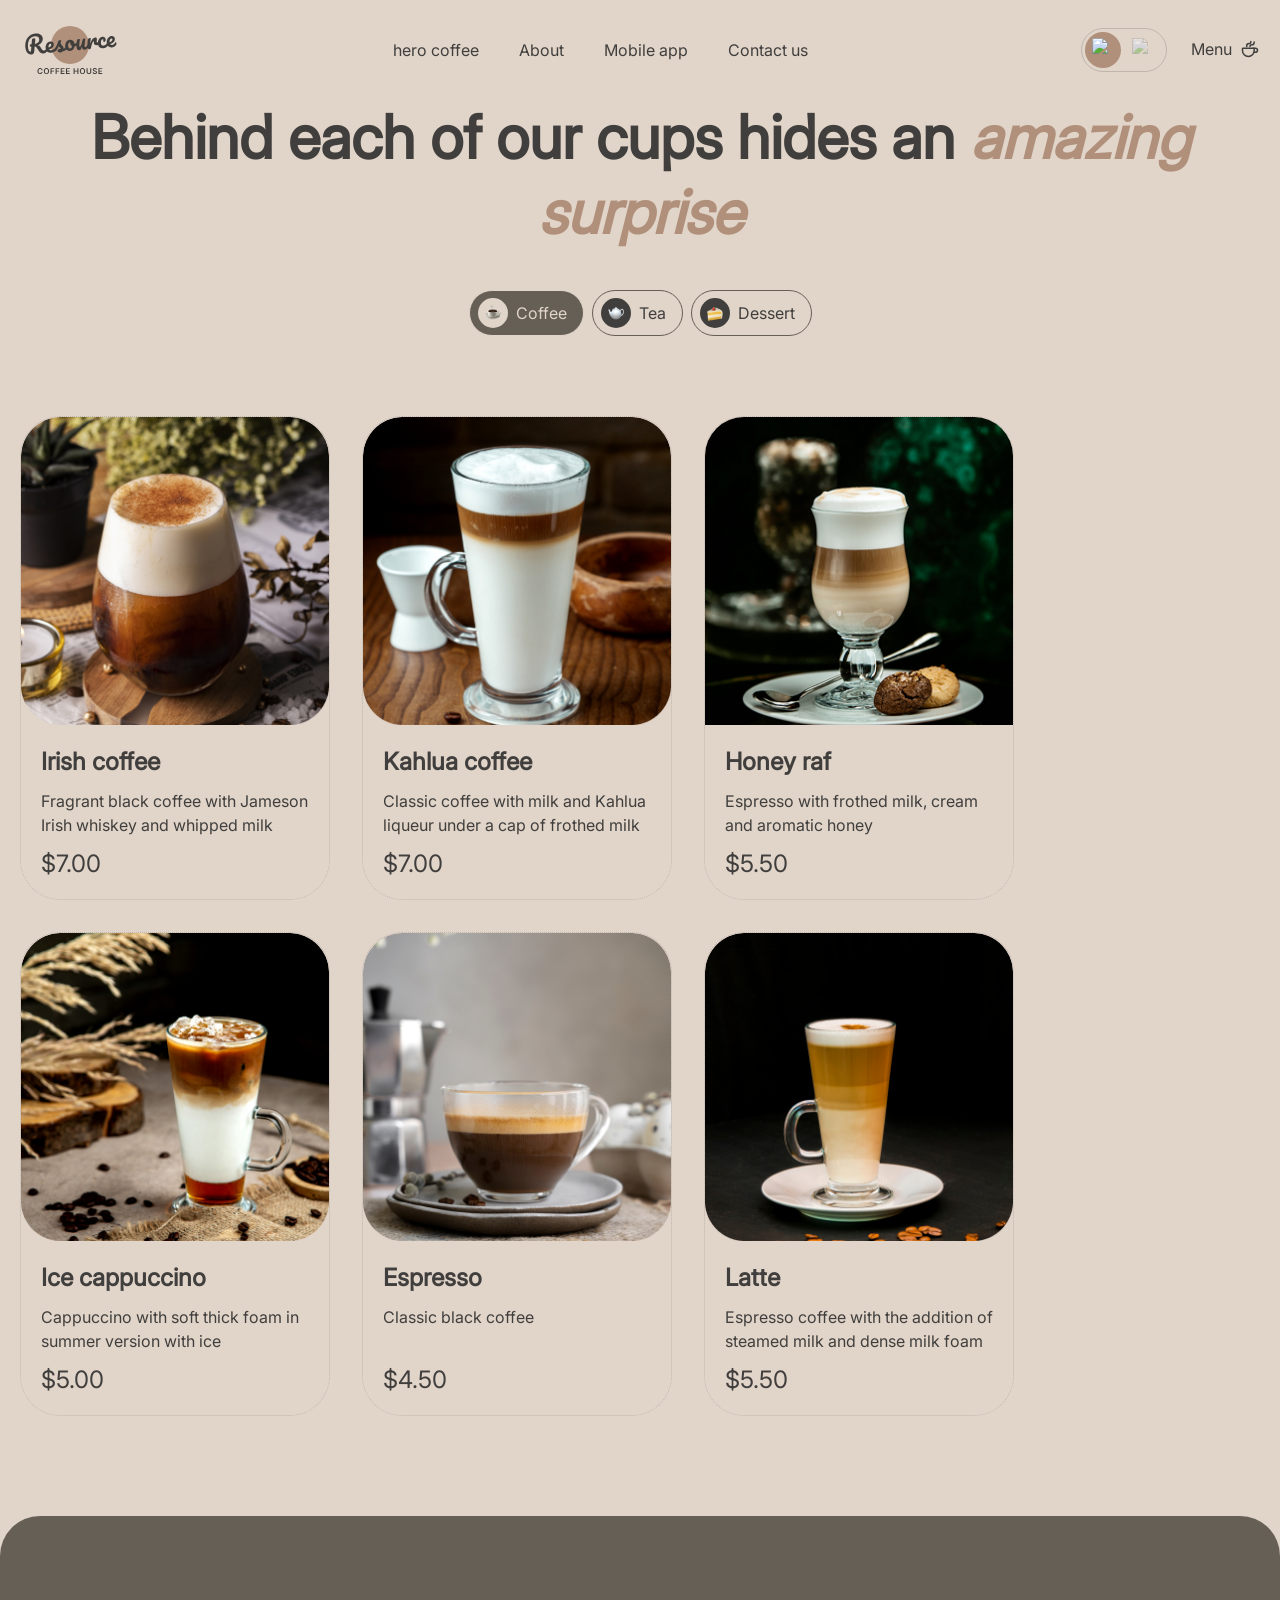
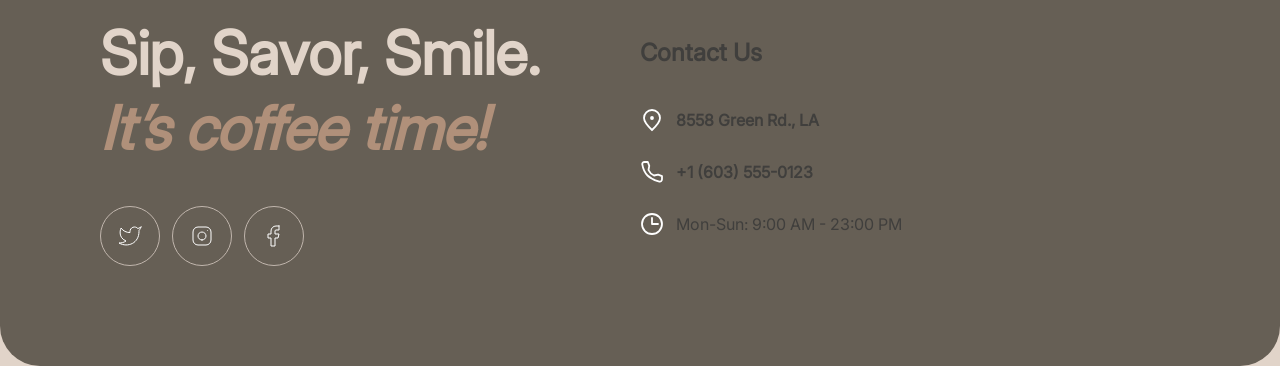
==== menu.html @ 878a4a6f "feat: add menu page" ====
<!DOCTYPE html>
<html lang="en">

<head>
    <meta charset="UTF-8">
    <meta name="viewport" content="width=device-width, initial-scale=1.0">
    <title>Menu</title>
    <link rel="stylesheet" href="style.css">

</head>

<body>
    <header>
        <div class="wrapper">

            <a href="index.html">
                <img src="./images//logo.svg" alt="Coffee House logo">
            </a>
            <nav>
                <ul>
                    <li><a href="#hero-coffee">hero coffee</a></li>
                    <li><a href="#about">About</a></li>
                    <li><a href="#mobile-app">Mobile app</a></li>
                    <li><a href="#contact">Contact us</a></li>
                </ul>
            </nav>
            <div class="menu">
                <div class="theme-toggle" id="theme-toggle">

                    <div class="theme-toggle__ball"></div>

                    <button class="theme-toggle__btn" id="btn-light" aria-label="Светлая тема">
                        <img src="./images/sun.svg" alt="sun" class="theme-toggle__icon theme-toggle__icon--sun">
                    </button>

                    <button class="theme-toggle__btn" id="btn-dark" aria-label="Тёмная тема">
                        <img src="./images/moon.svg" alt="moon" class="theme-toggle__icon theme-toggle__icon--moon">
                    </button>

                </div>
                <button class="menu__btn" aria-label="Открыть меню">
                    <span class="menu__btn-text">Menu <img src="./images/coffee-cup.svg" alt="coffee cup"></span>
                    <span class="menu__btn-icon"></span>
                </button>
            </div>
    </header>
    <main>
        <section class="menu">
            <div class="wrapper">
                <div class="offer">
                    <h2>Behind each of our cups hides an <span>amazing surprise</span></h2>
                    <div class="offer-tabs">
                        <button class="offer-tab offer-tab--active" data-tab="coffee">
                            <span class="offer-tab__icon">
                                <img src="./images/menu-coffee.png" alt="Coffee Icon">
                            </span>
                            <span class="offer-tab__text">Coffee</span>
                        </button>

                        <button class="offer-tab" data-tab="tea">
                            <span class="offer-tab__icon">
                                <img src="./images/menu-tea.png" alt="Tea Icon">
                            </span>
                            <span class="offer-tab__text">Tea</span>
                        </button>

                        <button class="offer-tab" data-tab="dessert">
                            <span class="offer-tab__icon">
                                <img src="./images/menu-dessert.png" alt="Dessert Icon">
                            </span>
                            <span class="offer-tab__text">Dessert</span>
                        </button>
                    </div>
                </div>
                <div class="menu-list">
                    <div class="menu-list__item">
                        <div class="menu-list__item-img">
                            <img src="./images/irish.png" alt="coffee">
                        </div>
                        <div class="menu-list__item-info">
                            <h3 class="menu-list__item-title">Irish coffee</h3>
                            <p class="menu-list__item-text">Fragrant black coffee with Jameson Irish whiskey and
                                whipped milk</p>
                            <p class="menu-list__item-price">$7.00</p>
                        </div>
                    </div>
                    <div class="menu-list__item">
                        <div class="menu-list__item-img">
                            <img src="./images/kahlua.png" alt="coffee">
                        </div>
                        <div class="menu-list__item-info">
                            <h3 class="menu-list__item-title">Kahlua coffee</h3>
                            <p class="menu-list__item-text">Classic coffee with milk and Kahlua liqueur under a cap
                                of frothed milk</p>
                            <p class="menu-list__item-price">$7.00</p>
                        </div>
                    </div>
                    <div class="menu-list__item">
                        <div class="menu-list__item-img">
                            <img src="./images/honey.png" alt="coffee">
                        </div>
                        <div class="menu-list__item-info">
                            <h3 class="menu-list__item-title">Honey raf</h3>
                            <p class="menu-list__item-text">Espresso with frothed milk, cream and aromatic honey</p>
                            <p class="menu-list__item-price">$5.50</p>
                        </div>
                    </div>

                    <div class="menu-list__item">
                        <div class="menu-list__item-img">
                            <img src="./images/ice.png" alt="coffee">
                        </div>
                        <div class="menu-list__item-info">
                            <h3 class="menu-list__item-title">Ice cappuccino</h3>
                            <p class="menu-list__item-text">Cappuccino with soft thick foam in summer version with
                                ice</p>
                            <p class="menu-list__item-price">$5.00</p>
                        </div>
                    </div>
                    <div class="menu-list__item">
                        <div class="menu-list__item-img">
                            <img src="./images/espresso.png" alt="coffee">
                        </div>
                        <div class="menu-list__item-info">
                            <h3 class="menu-list__item-title">Espresso</h3>
                            <p class="menu-list__item-text">Classic black coffee</p>
                            <p class="menu-list__item-price">$4.50</p>
                        </div>
                    </div>
                    <div class="menu-list__item">
                        <div class="menu-list__item-img">
                            <img src="./images/latte.png" alt="coffee">
                        </div>
                        <div class="menu-list__item-info">
                            <h3 class="menu-list__item-title">Latte</h3>
                            <p class="menu-list__item-text">Espresso coffee with the addition of steamed milk and
                                dense milk foam</p>
                            <p class="menu-list__item-price">$5.50</p>
                        </div>
                    </div>
                    <div class="menu-list__item">
                        <div class="menu-list__item-img">
                            <img src="./images/macchiato.png" alt="coffee">
                        </div>
                        <div class="menu-list__item-info">
                            <h3 class="menu-list__item-title">Latte macchiato</h3>
                            <p class="menu-list__item-text">Espresso with frothed milk and chocolate</p>
                            <p class="menu-list__item-price">$5.50</p>
                        </div>
                    </div>
                    <div class="menu-list__item">
                        <div class="menu-list__item-img">
                            <img src="./images/cognac.png" alt="coffee">
                        </div>
                        <div class="menu-list__item-info">
                            <h3 class="menu-list__item-title">Coffee with cognac</h3>
                            <p class="menu-list__item-text">Fragrant black coffee with cognac and whipped cream</p>
                            <p class="menu-list__item-price">$6.50</p>
                        </div>
                    </div>
                </div>
            </div>
        </section>
    </main>
    <footer class="footer" id="contact">
        <div class="wrapper">
            <div class="footer__content">
                <h2>Sip, Savor, Smile.<br><span>It’s coffee time!</span></h2>

                <div class="footer__socials">
                    <a href="https://twitter.com" target="_blank" rel="noopener noreferrer" class="social-link"
                        aria-label="Twitter">
                        <img src="./images/twitter.svg" alt="Twitter">
                    </a>
                    <a href="https://instagram.com" target="_blank" rel="noopener noreferrer" class="social-link"
                        aria-label="Instagram">
                        <img src="./images/instagram.svg" alt="Instagram">
                    </a>
                    <a href="https://facebook.com" target="_blank" rel="noopener noreferrer" class="social-link"
                        aria-label="Facebook">
                        <img src="./images/facebook.svg" alt="Facebook">
                    </a>
                </div>
            </div>

            <div class="footer-contacts">
                <h3>Contact Us</h3>
                <div class="footer-contacts__items">
                    <div class="footer-contacts__item">
                        <img src="./images/pin-alt.svg" alt="location">
                        <a href="https://www.google.com/maps" target="_blank" rel="noopener noreferrer">8558 Green Rd.,
                            LA</a>
                    </div>
                    <div class="footer-contacts__item">
                        <img src="./images/phone.svg" alt="phone">
                        <a href="tel:+1(603)555-0123">+1 (603) 555-0123</a>
                    </div>
                    <div class="footer-contacts__item">
                        <img src="./images/clock.svg" alt="clock">
                        <p>Mon-Sun: 9:00 AM - 23:00 PM</p>
                    </div>
                </div>
            </div>
        </div>
    </footer>
    <script src="script.js"></script>
</body>

</html>
---- style.css ----
@font-face {
    font-family: "Inter";
    src: url("./fonts/Inter.ttf") format("truetype");
    font-weight: normal;
    font-style: normal;
    letter-spacing: 0;
}

:root {
    /* Цвета для светлой темы */
    --text-color-primary: #403F3D;
    --text-color-inverse: #E1D4C9;
    --text-color-accent: #B0907A;
    
    --bg-color-page: #E1D4C9;
    --bg-color-container: #665F55;
    --bg-color-overlay: #403F3D;
    
    --border-color-primary: #C1B6AD;
    --border-color-inverse: #665F55;

    /* Типографика (не зависит от темы) */
    --font-heading1: 600 72px/105% "Inter", sans-serif;
    --font-heading-accent: italic 600 72px/105% "Inter", sans-serif;
    --font-heading2: 600 60px/125% "Inter", sans-serif;
    --font-heading2-accent: italic 600 60px/125% "Inter", sans-serif;
    --font-heading3: 400 16px/150% "Inter", sans-serif;
    --font-medium: 400 16px/150% "Inter", sans-serif;
    --font-caption: 600 10px/140% "Inter", sans-serif;

    /* Плавный переход при смене темы */
    --theme-transition: background-color 0.3s ease, color 0.3s ease, border-color 0.3s ease;
}

[data-theme="dark"] {
    --text-color-primary: #E1D4C9;
    --text-color-inverse: #403F3D;
    --text-color-accent: #B0907A;
    
    --bg-color-page: #292826;
    --bg-color-container: #403F3D;
    --bg-color-overlay: #292826;
    
    --border-color-primary: #665F55;
    --border-color-inverse: #C1B6AD;
}

*,
*::before,
*::after {
  box-sizing: border-box;
  margin: 0;
  padding: 0;
}

html, body {
  height: 100%;
  scroll-behavior: smooth;
}
@media (prefers-reduced-motion: reduce) {
  html {
    scroll-behavior: auto;
  }
}
body {
  background-color: var(--bg-color-page);
  color: var(--text-color-primary);
  font-family: "Inter", sans-serif;
  line-height: 1.5;
  transition: var(--theme-transition);
  -webkit-font-smoothing: antialiased;
  -moz-osx-font-smoothing: grayscale;
}

img, picture, video, canvas, svg {
  display: block;
  max-width: 100%;
}

input, button, textarea, select {
  font: inherit;
  color: inherit;
}

button {
  background: none;
  border: none;
  cursor: pointer;
}

a {
  text-decoration: none;
  color: inherit;
}

ul, ol {
  list-style: none;
}

a, button {
  font-size: 16px;
  font-weight: 600;
  line-height: 150%;
}
address {
  font-style: normal;
}
.wrapper {
  max-width: 1360px;
  height: 100%;
  margin: 0 auto;
  padding: 0 20px;
  display: flex;
  justify-content: space-between;
  align-items: center;
}

/* header ------------- */
header {
  width: 100%;
  height: 100px;
  padding: 20px 0;
}

header .wrapper {
  display: flex;
  align-items: center;
  justify-content: space-between;
}

/* 1. Логотип в тёмной теме */
[data-theme="dark"] header .wrapper > img {
  filter: invert(1) hue-rotate(180deg);
  transition: filter 0.3s ease;
}

header nav ul {
  display: flex;
  gap: 40px;
  align-items: center;
}

header nav ul li a {
  text-decoration: none;
  color: var(--text-color-primary);
  font: var(--font-heading3);
  transition: color 0.3s ease;
}

header nav ul li:hover {
  border-bottom: 2px solid var(--text-color-primary);
}

.menu {
  display: flex;
  gap: 24px;
  align-items: center;
}

/* Переключатель-капсула темы */
.theme-toggle {
  position: relative;
  display: flex;
  align-items: center;
  justify-content: space-around;
  width: 86px;
  height: 44px;
  padding: 2px;
  border: 1px solid var(--border-color-primary);
  border-radius: 100px;
  cursor: pointer;
  user-select: none;
}

.theme-toggle__btn,
.theme-toggle__icon {
  pointer-events: none;
  background: transparent;
  border: none;
  display: flex;
  align-items: center;
  justify-content: center;
  z-index: 2;
}

.theme-toggle__ball {
  position: absolute;
  top: 3px;
  left: 3px;
  width: 36px;
  height: 36px;
  border-radius: 50%;
  background-color: var(--text-color-accent);
  transition: transform 0.3s cubic-bezier(0.4, 0, 0.2, 1);
  z-index: 1;
}

[data-theme="dark"] .theme-toggle__ball {
  transform: translateX(41px);
}

.theme-toggle__icon {
  width: 24px;
  height: 24px;
  opacity: 0.4;
  transition: opacity 0.3s ease, filter 0.3s ease;
}

:root:not([data-theme="dark"]) #btn-light .theme-toggle__icon {
  opacity: 1;
}

[data-theme="dark"] #btn-dark .theme-toggle__icon {
  opacity: 1;
  filter: invert(1);
}

[data-theme="dark"] #btn-light .theme-toggle__icon {
  opacity: 0.4;
}

/* 2. Кнопка Menu (Десктоп) */
.menu__btn {
  display: inline-flex;
  align-items: center;
  gap: 8px; 
  cursor: pointer;
  background: transparent;
  border: none;
  border-bottom: 2px solid transparent;
  transition: border-color 0.3s ease, color 0.3s ease; 
  padding: 4px 0;
  color: var(--text-color-primary);
  font: var(--font-heading3);
}

.menu__btn:hover {
  border-bottom-color: var(--text-color-primary);
}

.menu__btn-text {
  display: inline-flex;
  align-items: center;
  gap: 8px;
}

.menu__btn-text img {
  width: 20px;
  height: 20px;
  transition: filter 0.3s ease;
}

[data-theme="dark"] .menu__btn-text img {
  filter: invert(1);
}

.menu__btn-icon {
  display: none;
}

@media (max-width: 850px) {
  header nav {
    display: none;
  }

  .menu__btn {
    display: flex;
    align-items: center;
    justify-content: center;
    width: 44px;
    height: 44px;
    border-radius: 50%;
    border: 1px solid var(--border-color-primary);
    padding: 0;
    background-color: transparent;
    transition: background-color 0.3s ease, border-color 0.3s ease;
  }

  .menu__btn-text {
    display: none;
  }

  .menu__btn-icon {
    display: block;
    position: relative;
    width: 18px;
    height: 2px;
    background-color: var(--text-color-primary);
    border-radius: 2px;
    transition: transform 0.3s ease, background-color 0.3s ease;
  }

  .menu__btn-icon::before {
    content: '';
    position: absolute;
    left: 0;
    top: -6px;
    width: 18px;
    height: 2px;
    background-color: var(--text-color-primary);
    border-radius: 2px;
    transition: transform 0.3s ease, top 0.3s ease, background-color 0.3s ease;
  }

  .menu__btn:hover {
    background-color: var(--bg-color-container);
    border-color: var(--bg-color-container);
  }

  .menu__btn:hover .menu__btn-icon,
  .menu__btn:hover .menu__btn-icon::before {
    background-color: var(--text-color-inverse);
  }
}
/* hero-coffee ------------ */
.hero-coffee {
  height: 644px;
}

.hero-coffee .wrapper {
  height: 100%;
}

/* Контейнер с фоновым изображением */
.hero-coffee__img {
  height: 100%;
  width: 100%;
  background-image: url('./images/img-hero.png');
  background-size: cover;
  background-position: center;
  border-radius: 40px;
  padding: 100px;
  display: flex;
  align-items: center;
}

.hero-wrapper {
  max-width: 530px;
  display: flex;
  flex-direction: column;
  align-items: flex-start;
  gap: 40px;
}

.hero-coffee__title {
  font: var(--font-heading1);
  color: #E1D4C9;
}

.hero-coffee__title span {
  font: var(--font-heading-accent);
  color: #B0907A;
}

.hero-coffee__text {
  font: var(--font-heading3);
  color: #E1D4C9;
}

.hero-coffee__btn {
  width: 200px;
  height: 65px;
  border-radius: 100px;
  display: flex;
  align-items: center;
  justify-content: center;
  gap: 8px;
  background-color: var(--bg-color-page);
  color: var(--text-color-primary);
  font: var(--font-heading3);
  font-weight: 600;
  border: none;
  cursor: pointer;
  transition: background-color 0.3s ease, color 0.3s ease;
}

.hero-coffee__btn img {
  width: 20px;
  height: 20px;
  opacity: 0;
  transform: translateX(-10px);
  transition: opacity 0.3s ease, transform 0.3s ease, filter 0.3s ease;
}

.hero-coffee__btn:hover img {
  opacity: 1;
  transform: translateX(0);
}

[data-theme="dark"] .hero-coffee__btn img {
  filter: invert(1);
}
@media (max-width: 730px) {
  .hero-coffee__img {
    padding: 60px 16px;
  }

  .hero-wrapper {
    max-width: 100%;
  }

  .hero-coffee__title,
  .hero-coffee__title span {
    font-size: 42px;
    line-height: 115%;
  }
}
/* favorite-coffee ------------ */
.favorite-coffee {
  height: 799px;
  margin: 100px 0 100px 0;
}
.favorite-coffee .wrapper {
  display: flex;
  flex-direction: column;
  justify-content: left;
  gap: 20px;
}
.favorite-coffee h2 {
  font: var(--font-heading2);
  color: var(--text-color-primary);
  margin: 0 auto;
  text-align: center;
}
.favorite-coffee h2 span {
  font: var(--font-heading2-accent);
  color: var(--text-color-accent);
}
.slider {
  width: 100%;
  display: flex;
  justify-content: space-between;
  align-items: center;
}
.slider__btn {
  width: 60px;
  height: 60px;
  border: 1px solid var(--border-color-inverse);
  border-radius: 100px;
  cursor: pointer;
}
.slider__btn img {
  width: 24px;
  height: 24px;
  margin: 0 auto;
}
.slider__btn:hover {
 background-color: var(--bg-color-container);
}
.slider__btn:hover img {
  filter: invert(1);
}
[data-theme="dark"] .slider__btn img {
  filter: invert(1);
}
.slider__btn--prev {
  transform: rotate(180deg);
}

.slider-card {
  display: flex;
  flex-direction: column;
  justify-content: center;
  align-items: center;
  gap: 32px;
  max-width: 480px;
  border-radius: 40px;
}
.slider-card__img {
  width: 400px;
  height: 400px;
  margin: 0 auto;
}
.slider-card__img img {
  width: 100%;
  height: 100%;
  object-fit: cover;
  border-radius: 40px;
}
.slider-card__title {
  font-weight: 600;
  font-size: 24px;
  line-height: 125%;
  color: var(--text-color-primary);
  margin: 0 auto;
}
.slider-card__text {
  font: var(--font-heading3);
  color: var(--text-color-primary);
  margin: 0 auto;
  text-align: center;
}
.slider-card__price {
   font-weight: 600;
  font-size: 24px;
  line-height: 125%;
  color: var(--text-color-primary);
  margin: 0 auto;
}
.slider-dots {
  display: flex;
  justify-content: center;
  margin-top: 20px;
  gap: 12px;
}
.slider-dots__dot {
  width: 40px;
  height: 4px;
  background-color: var(--border-color-primary);
  margin: 0 5px;
  cursor: pointer;
}
.slider-dots__dot--active {
  background-color: var(--border-color-inverse);
  cursor: default;
}
@media (max-width: 700px) {
  .favorite-coffee .wrapper {
    padding: 0 13px;
  }
  .favorite-coffee h2,
  .favorite-coffee h2 span {
    font-size: 32px;
    line-height: 125%;
  }
  .slider-card {
    margin: 0 auto;
    gap: 16px;
  }
  .slider-card__img {
    width: 348px;
    height: 348px;
  }
  .slider__btn {
    display: none;
  }
}
/* about ------------ */
.about {
  width: 100%;
  padding: 0 40px;
  box-sizing: border-box;
}

.about .wrapper {
  max-width: 1360px;
  margin: 0 auto;
  display: flex;
  flex-direction: column;
  gap: 40px;
  box-sizing: border-box;
}

.about h2 {
  font: var(--font-heading2);
  color: var(--text-color-primary);
}

.about h2 span {
  font: var(--font-heading2-accent);
  color: var(--text-color-accent);
}

.about-img {
  display: grid;
  grid-template-columns: repeat(2, 1fr);
  grid-template-areas:
    "img1 img2"
    "img3 img4";
  gap: 40px;
}

.about-img__item--1 { grid-area: img1; }
.about-img__item--2 { grid-area: img2; }
.about-img__item--3 { grid-area: img3; }
.about-img__item--4 { grid-area: img4; }

.about-img__item {
  width: 100%;
  border-radius: 20px;
  overflow: hidden;
}

.about-img__item img {
  width: 100%;
  height: 100%;
  object-fit: cover;
  display: block;
}

/* Задаем высоты карточек по макету Coffee House */
.about-img__item--1,
.about-img__item--4 {
  height: 590px;
}

.about-img__item--2,
.about-img__item--3 {
  height: 430px;
}
.about-img__item--4 {
  margin-top: -160px;
}

@media (max-width: 1024px) {
  .about {
    padding: 0 16px;
  }

  .about-img__item--1,
  .about-img__item--4 {
    height: 480px;
  }

  .about-img__item--2,
  .about-img__item--3 {
    height: 350px;
  }
  .about-img__item--4 {
    margin-top: -130px;
  }
}

@media (max-width: 768px) {
  .about-img {
    grid-template-columns: 1fr;
    grid-template-areas:
      "img1"
      "img2";
    gap: 40px;
  }

  .about-img__item--3,
  .about-img__item--4 {
    display: none;
  }

  .about-img__item--1,
  .about-img__item--2 {
    height: 590px;
  }
}

@media (max-width: 565px) {
  .about h2,
  .about h2 span {
    font-size: 32px;
    line-height: 125%;
  }

  .about-img__item--1,
  .about-img__item--2 {
    height: 360px;
  }
}
/* mobile-app ----------- */
.mobile-app {
  background-color: var(--bg-color-secondary);
}
.mobile-app .wrapper {
  display: flex;
  gap: 100px;
}
.mobile-app__information {
  max-width: 630px;
  display: flex;
  flex-direction: column;
  gap: 40px;
}
.mobile-app__title {
  font: var(--font-heading2);
  color: var(--text-color-primary);
}
.mobile-app__title span {
  font: var(--font-heading2-accent);
  color: var(--text-color-accent);
}
.mobile-app__text {
  font: var(--font-heading3);
  color: var(--text-color-primary);
}
.mobile-app__btns {
  display: flex;
  align-items: center;
  gap: 20px;
}
.mobile-app__btn {
  width: 200px;
  height: 64px;
  display: flex;
  align-items: center;
  gap: 8px;
  font: var(--font-heading3);
  color: var(--text-color-primary);
  text-decoration: none;
  border: 1px solid var(--border-color-primary);
  border-radius: 100px;
  padding-left: 20px;
}
.mobile-app__btn div {
  display: flex;
  flex-direction: column;
  align-items: flex-start;
}
.mobile-app__btn-span {
  font: var(--font-caption);
  color: var(--text-color-primary);
}
.mobile-app__btn-app {
  font: var(--font-medium);
  color: var(--text-color-primary);
}
.mobile-app__btn img {
  width: 32px;
  height: 32px;
}
.mobile-app__img {
  max-width: 630px;
  height: 630px;
}
@media (max-width:1100px) {
  .mobile-app .wrapper {
    flex-direction: column;
  }
}
@media (max-width:500px) {
  .mobile-app .wrapper {
    gap: 40px;
  }
.mobile-app__title,
.mobile-app__title span {
  font-size: 32px;
  line-height: 125%;
}
.mobile-app__btns {
  flex-direction: column;
  align-items: baseline;
}
}
/* footer ----------- */
footer {
  width: 100%;
  box-sizing: border-box;
}
footer .wrapper {
  max-width: 1360px;
  margin: 0 auto; 
  background-color: var(--bg-color-container);
  padding: 100px;
  border-radius: 40px;
  display: flex;
  justify-content: start;
  gap: 100px;
}

.footer__content {
  display: flex;
  flex-direction: column;
  gap: 40px;
  max-width: 100%;
}
.footer__content h2 {
  font: var(--font-heading2);
  color: var(--text-color-inverse);
}

.footer__content h2 span {
  font: var(--font-heading2-accent);
  color: var(--text-color-accent);
}

.footer__socials {
  display: flex;
  gap: 12px;
}

/* Социальные кнопки */
.social-link {
  display: flex;
  align-items: center;
  justify-content: center;
  width: 60px;
  height: 60px;
  border-radius: 50%;
  border: 1px solid var(--border-color-primary);
  background-color: transparent;
  transition: background-color 0.3s ease, border-color 0.3s ease;
}

.social-link img {
  width: 24px;
  height: 24px;
  filter: brightness(0) invert(1);
  transition: filter 0.3s ease;
}

.social-link:hover {
  background-color: var(--bg-color-page);
  border-color: var(--bg-color-page);
}

.social-link:hover img {
  filter: invert(1);
}

/* Блок контактов */
.footer-contacts {
  display: flex;
  flex-direction: column;
  gap: 40px;
}

.footer-contacts h3 {
  font-weight: 600;
  font-size: 24px;
  line-height: 125%;
  color: var(--text-color-inverse);
}

.footer-contacts__items {
  display: flex;
  flex-direction: column;
  gap: 20px;
}

.footer-contacts__item {
  display: flex;
  align-items: center;
  gap: 12px;
  font: var(--font-medium);
  color: var(--text-color-inverse);
  width: fit-content;
  padding-bottom: 6px;
  border-bottom: 2px solid transparent;
}
.footer-contacts__item a,
.footer-contacts__item p {
  color: var(--text-color-inverse);
  text-decoration: none;
  transition: border-color 0.3s ease;
}


.footer-contacts__item:hover {
  border-bottom-color: var(--text-color-inverse);
}

.footer-contacts__item img {
  width: 24px;
  height: 24px;
  filter: brightness(0) invert(1);
}
[data-theme="dark"]
.footer__content h2,
.footer-contacts h3,
.footer-contacts__item a,
.footer-contacts__item p {
  color: var(--text-color-primary);
}
@media (max-width: 830px) {
  footer .wrapper {
    flex-direction: column;
    padding: 100px 60px;
    gap: 100px;
    flex-flow: wrap;
  }
}

@media (max-width: 565px) {
  footer .wrapper {
    padding: 60px 16px;
    gap: 40px;
    border-radius: 40px;
  }

  .footer__content h2,
  .footer__content h2 span {
    font-size: 32px;
    line-height: 125%;
  }
}



/* menu page ------------- */
.menu .wrapper {
  display: flex;
  flex-direction: column;
  gap: 40px;
  padding-bottom: 100px;
}
.offer {
  display: flex;
  flex-direction: column;
  gap: 40px;
}
.offer h2 {
  font: var(--font-heading2);
  color: var(--text-color-primary);
  text-align: center;
}
.offer h2 span {
  font: var(--font-heading2-accent);
  color: var(--text-color-accent);
}

.offer-tabs {
  display: flex;
  gap: 8px;
  margin-bottom: 40px;
  justify-content: center;
}
.offer-tab {
  height: 46px;
  display: flex;
  align-items: center;
  gap: 8px;
  padding: 8px 16px 8px 8px;
  border: 1px solid var(--border-color-inverse);
  border-radius: 100px;
  cursor: pointer;
  transition: background-color 0.3s ease, border-color 0.3s ease;
}
@media (max-width: 565px) {
  .offer h2,
  .offer h2 span {
    font-size: 32px;
    line-height: 125%;
  }
  .offer-tab {
    padding: 7px 7px 7px 7px;
  }
}
.offer-tab--active {
  background-color: var(--bg-color-container);
  border-color: var(--bg-color-page);
}
.offer-tab:hover {
  background-color: var(--bg-color-container);
  border-color: var(--bg-color-page);
}
.offer-tab:hover .offer-tab__icon {
  background-color: var(--bg-color-page);
}
.offer-tab__icon {
  display: flex;
  align-items: center;
  justify-content: center;
  width: 30px;
  height: 30px;
  border-radius: 50%;
  background-color: var(--text-color-primary);
  transition: background-color 0.3s ease;
}
.offer-tab--active .offer-tab__icon {
  background-color: var(--bg-color-page);
}
.offer-tab__text {
  font: var(--font-medium);
  color: var(--text-color-primary);
  transition: color 0.3s ease;
}
.offer-tab--active .offer-tab__text {
  color: var(--text-color-inverse);
}

.menu-list {
  width: 100%;
display: flex;
  flex-wrap: wrap;
  gap: 40px;
}

.menu-list__item {
  flex: 0 0 calc((100% - 120px) / 4); 
  max-width: calc((100% - 120px) / 4);
  display: flex;
  flex-direction: column;
  border-radius: 40px;
  transition: background-color 0.3s ease;
  border: 1px dotted var(--border-color-primary);
  overflow: hidden;
}
.menu-list__item:hover {
  background-color: var(--bg-color-page);
}

.menu-list__item-img {
  width: 100%;
  height: 310px;
  object-fit: cover;
  border-radius: 40px;
}

.menu-list__item-info {
  display: flex;
  flex-direction: column;
  gap: 12px;
  padding: 20px;
  flex-grow: 1;
}

.menu-list__item-text {
  font: var(--font-medium);
  color: var(--text-color-primary);
  flex-grow: 1;
}

.menu-list__item-title,
.menu-list__item-price {
  font-size: 24px;
  line-height: 125%;
  color: var(--text-color-primary);
}
@media (max-width: 1400px) {
  .menu-list {
    gap: 32px;
  }

  .menu-list__item {
    flex: 0 0 calc((100% - 64px) / 3);
    max-width: 310px;
  }

  .menu-list__item:nth-child(n+7) {
    display: none;
  }
}

@media (max-width: 1100px) {
  .menu-list {
    gap: 24px;
  }

  .menu-list__item {
    flex: 0 0 calc((100% - 24px) / 2);
    max-width: 310px;
  }

  .menu-list__item:nth-child(n+5) {
    display: none;
  }
}

@media (max-width: 720px) {

  .menu-list__item {
    flex: 0 0 100%;
    max-width: 310px;
  }

  .menu-list__item:nth-child(n+3) {
    display: none;
  }
}
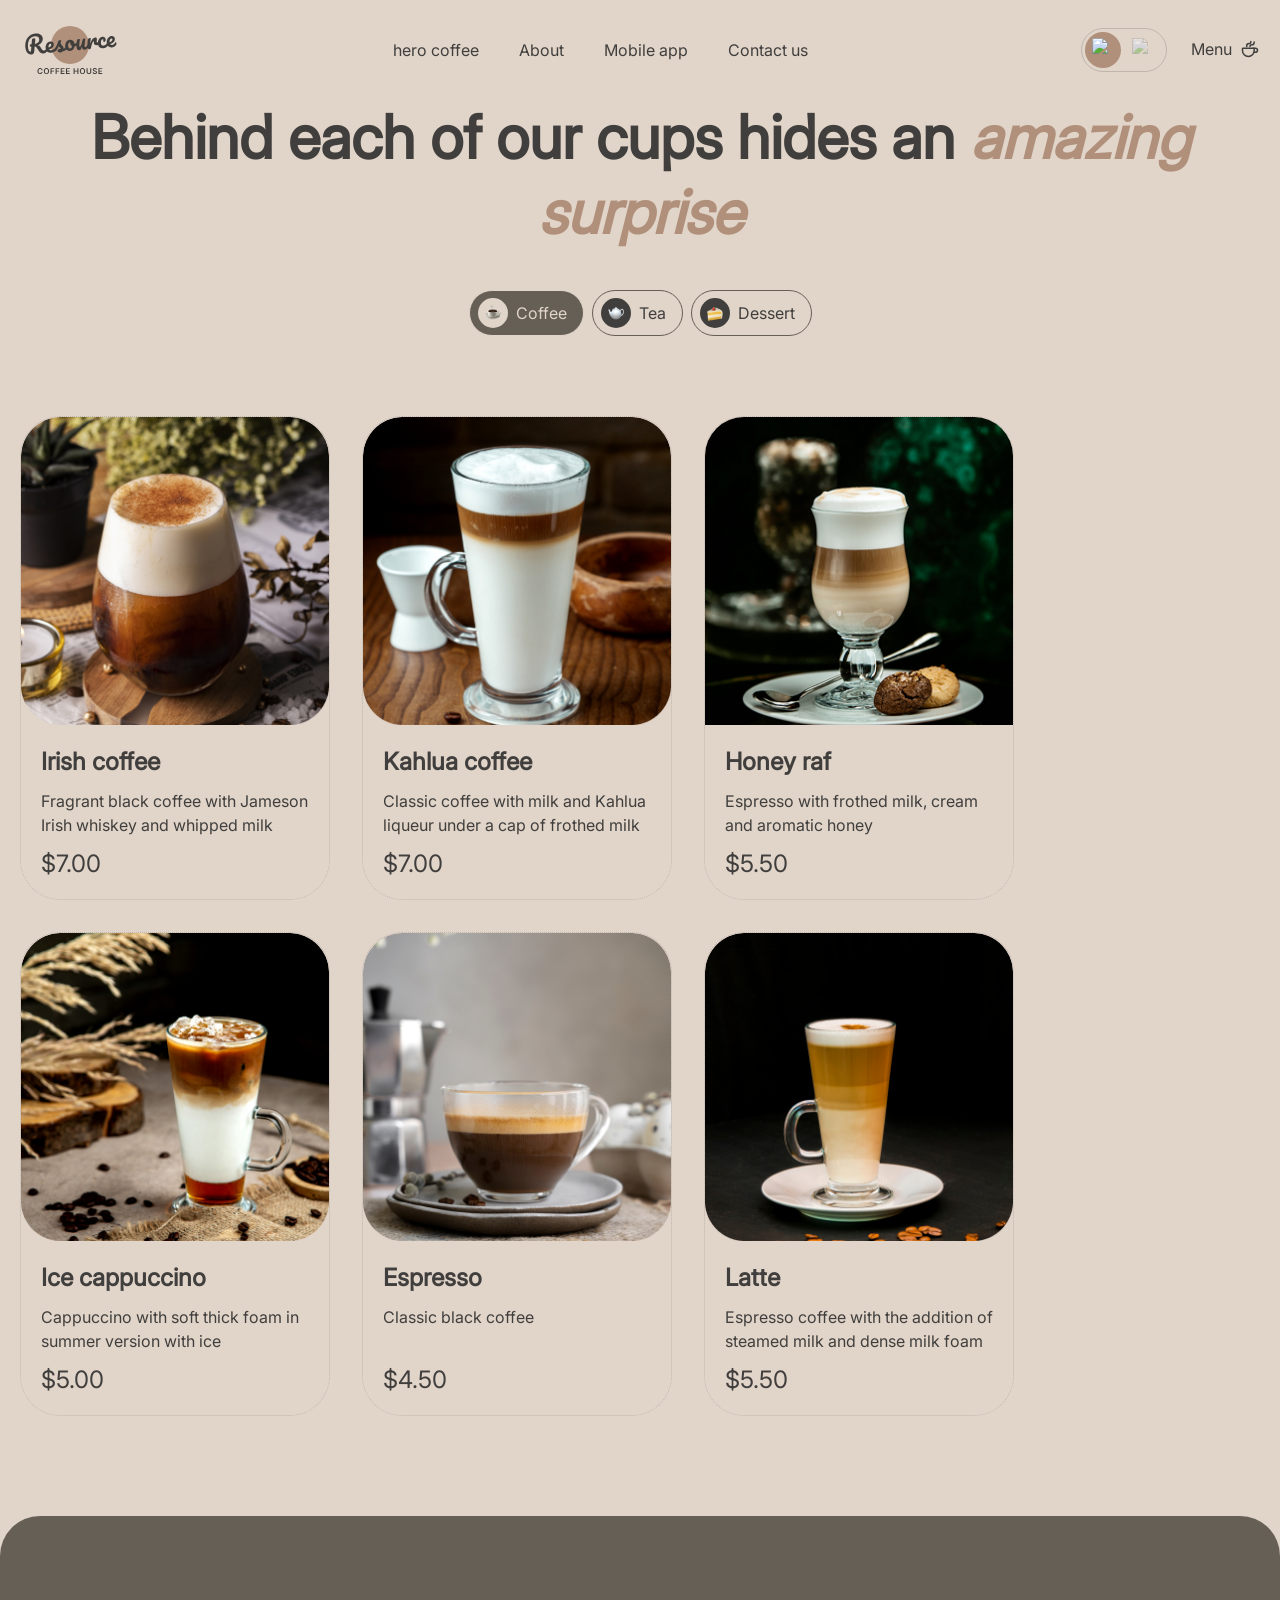
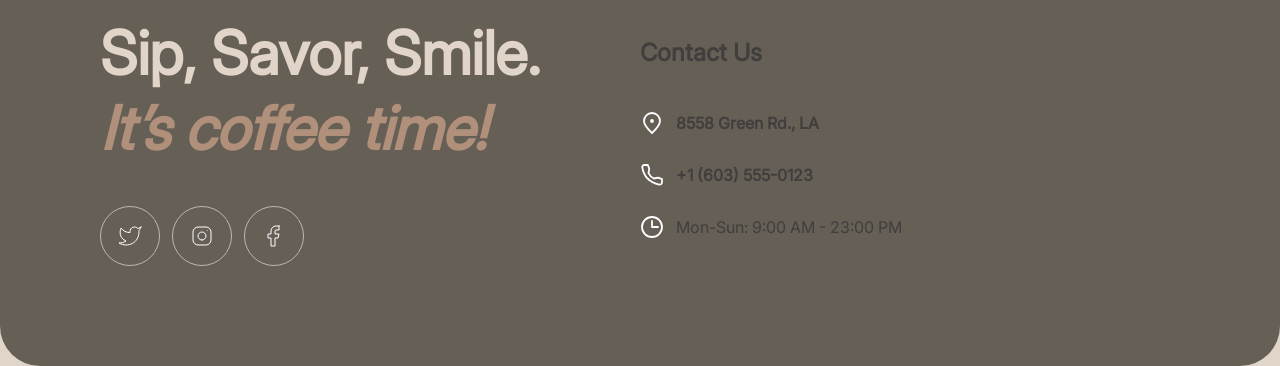
==== commit b4228bec: "feat: add menu page layout" ====
--- a/menu.html
+++ b/menu.html
@@ -43,12 +43,13 @@
                     <span class="menu__btn-icon"></span>
                 </button>
             </div>
+        </div>
     </header>
     <main>
         <section class="menu">
             <div class="wrapper">
                 <div class="offer">
-                    <h2>Behind each of our cups hides an <span>amazing surprise</span></h2>
+                    <h1>Behind each of our cups hides an <span>amazing surprise</span></h1>
                     <div class="offer-tabs">
                         <button class="offer-tab offer-tab--active" data-tab="coffee">
                             <span class="offer-tab__icon">
@@ -78,7 +79,7 @@
                             <img src="./images/irish.png" alt="coffee">
                         </div>
                         <div class="menu-list__item-info">
-                            <h3 class="menu-list__item-title">Irish coffee</h3>
+                            <h2 class="menu-list__item-title">Irish coffee</h2>
                             <p class="menu-list__item-text">Fragrant black coffee with Jameson Irish whiskey and
                                 whipped milk</p>
                             <p class="menu-list__item-price">$7.00</p>
@@ -89,7 +90,7 @@
                             <img src="./images/kahlua.png" alt="coffee">
                         </div>
                         <div class="menu-list__item-info">
-                            <h3 class="menu-list__item-title">Kahlua coffee</h3>
+                            <h2 class="menu-list__item-title">Kahlua coffee</h2>
                             <p class="menu-list__item-text">Classic coffee with milk and Kahlua liqueur under a cap
                                 of frothed milk</p>
                             <p class="menu-list__item-price">$7.00</p>
@@ -100,7 +101,7 @@
                             <img src="./images/honey.png" alt="coffee">
                         </div>
                         <div class="menu-list__item-info">
-                            <h3 class="menu-list__item-title">Honey raf</h3>
+                            <h2 class="menu-list__item-title">Honey raf</h2>
                             <p class="menu-list__item-text">Espresso with frothed milk, cream and aromatic honey</p>
                             <p class="menu-list__item-price">$5.50</p>
                         </div>
@@ -111,7 +112,7 @@
                             <img src="./images/ice.png" alt="coffee">
                         </div>
                         <div class="menu-list__item-info">
-                            <h3 class="menu-list__item-title">Ice cappuccino</h3>
+                            <h2 class="menu-list__item-title">Ice cappuccino</h2>
                             <p class="menu-list__item-text">Cappuccino with soft thick foam in summer version with
                                 ice</p>
                             <p class="menu-list__item-price">$5.00</p>
@@ -122,7 +123,7 @@
                             <img src="./images/espresso.png" alt="coffee">
                         </div>
                         <div class="menu-list__item-info">
-                            <h3 class="menu-list__item-title">Espresso</h3>
+                            <h2 class="menu-list__item-title">Espresso</h2>
                             <p class="menu-list__item-text">Classic black coffee</p>
                             <p class="menu-list__item-price">$4.50</p>
                         </div>
@@ -132,7 +133,7 @@
                             <img src="./images/latte.png" alt="coffee">
                         </div>
                         <div class="menu-list__item-info">
-                            <h3 class="menu-list__item-title">Latte</h3>
+                            <h2 class="menu-list__item-title">Latte</h2>
                             <p class="menu-list__item-text">Espresso coffee with the addition of steamed milk and
                                 dense milk foam</p>
                             <p class="menu-list__item-price">$5.50</p>
@@ -143,7 +144,7 @@
                             <img src="./images/macchiato.png" alt="coffee">
                         </div>
                         <div class="menu-list__item-info">
-                            <h3 class="menu-list__item-title">Latte macchiato</h3>
+                            <h2 class="menu-list__item-title">Latte macchiato</h2>
                             <p class="menu-list__item-text">Espresso with frothed milk and chocolate</p>
                             <p class="menu-list__item-price">$5.50</p>
                         </div>
@@ -153,7 +154,7 @@
                             <img src="./images/cognac.png" alt="coffee">
                         </div>
                         <div class="menu-list__item-info">
-                            <h3 class="menu-list__item-title">Coffee with cognac</h3>
+                            <h2 class="menu-list__item-title">Coffee with cognac</h2>
                             <p class="menu-list__item-text">Fragrant black coffee with cognac and whipped cream</p>
                             <p class="menu-list__item-price">$6.50</p>
                         </div>
@@ -184,7 +185,7 @@
             </div>
 
             <div class="footer-contacts">
-                <h3>Contact Us</h3>
+                <h2>Contact Us</h2>
                 <div class="footer-contacts__items">
                     <div class="footer-contacts__item">
                         <img src="./images/pin-alt.svg" alt="location">
--- a/style.css
+++ b/style.css
@@ -894,12 +894,12 @@
   flex-direction: column;
   gap: 40px;
 }
-.offer h2 {
+.offer h1 {
   font: var(--font-heading2);
   color: var(--text-color-primary);
   text-align: center;
 }
-.offer h2 span {
+.offer h1 span {
   font: var(--font-heading2-accent);
   color: var(--text-color-accent);
 }
@@ -922,8 +922,8 @@
   transition: background-color 0.3s ease, border-color 0.3s ease;
 }
 @media (max-width: 565px) {
-  .offer h2,
-  .offer h2 span {
+  .offer h1,
+  .offer h1 span {
     font-size: 32px;
     line-height: 125%;
   }
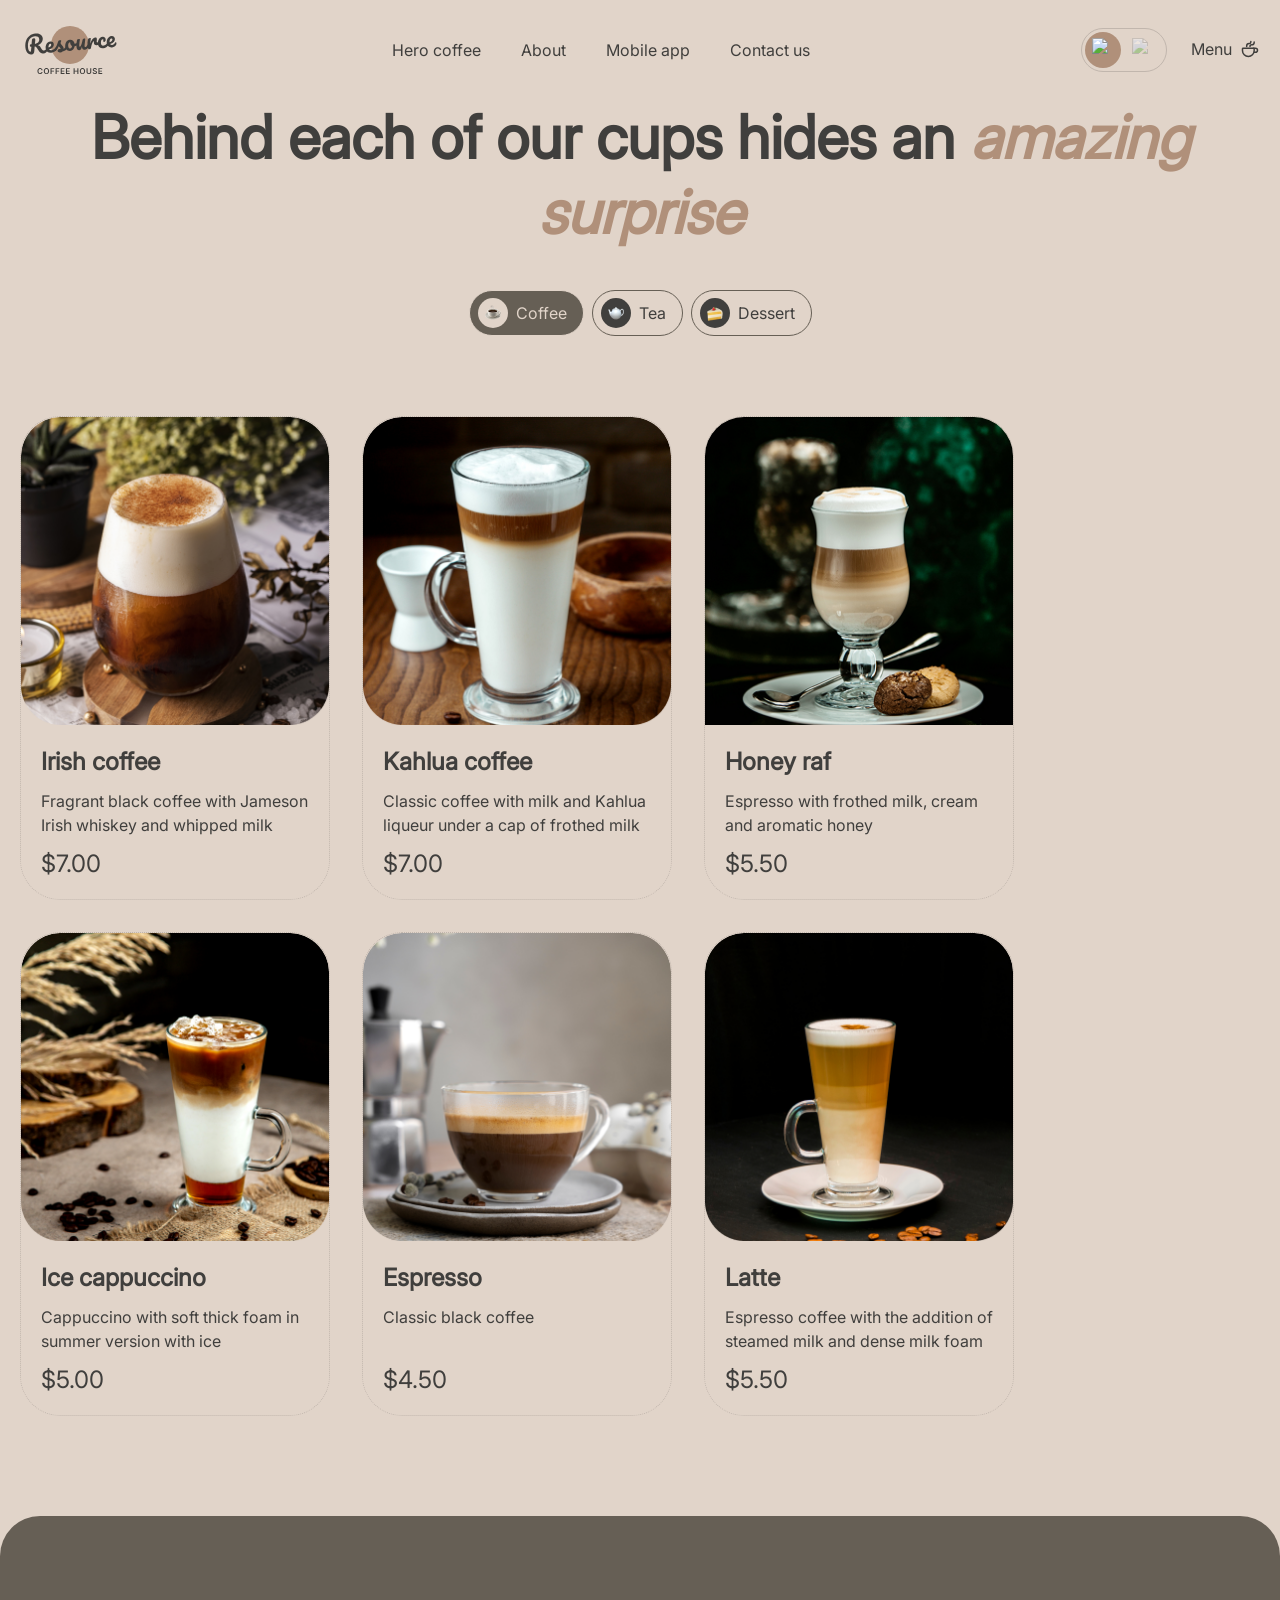
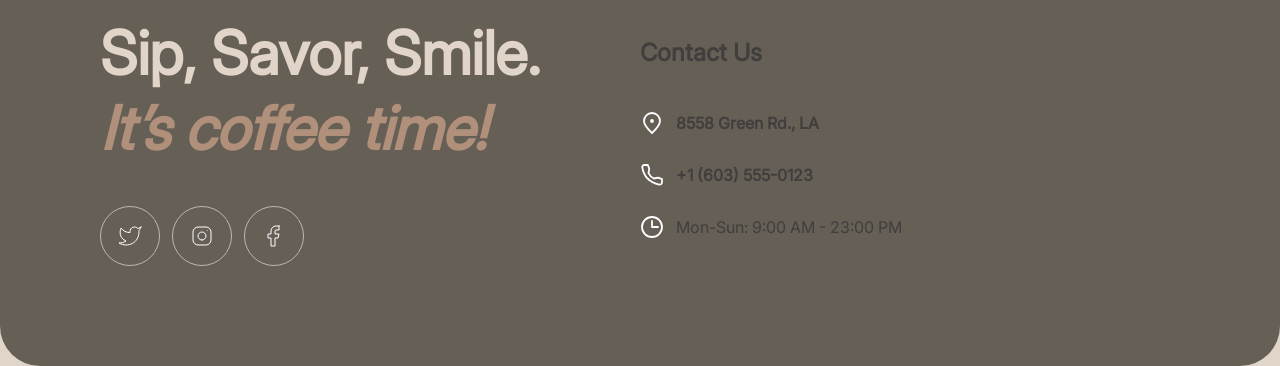
==== commit 20af3ff5: "feat: add favicon" ====
--- a/menu.html
+++ b/menu.html
@@ -4,6 +4,7 @@
 <head>
     <meta charset="UTF-8">
     <meta name="viewport" content="width=device-width, initial-scale=1.0">
+    <link rel="icon" href="./images/fav.svg" type="image/svg+xml">
     <title>Menu</title>
     <link rel="stylesheet" href="style.css">
 
@@ -18,7 +19,7 @@
             </a>
             <nav>
                 <ul>
-                    <li><a href="#hero-coffee">hero coffee</a></li>
+                    <li><a href="#hero-coffee">Hero coffee</a></li>
                     <li><a href="#about">About</a></li>
                     <li><a href="#mobile-app">Mobile app</a></li>
                     <li><a href="#contact">Contact us</a></li>
--- a/style.css
+++ b/style.css
@@ -601,7 +601,9 @@
 .about-img__item--4 {
   margin-top: -160px;
 }
-
+.about-img__item:hover {
+  transform: scale(1.01);
+}
 @media (max-width: 1024px) {
   .about {
     padding: 0 16px;
@@ -983,6 +985,7 @@
 }
 .menu-list__item:hover {
   background-color: var(--bg-color-page);
+  transform: scale(1.01);
 }
 
 .menu-list__item-img {
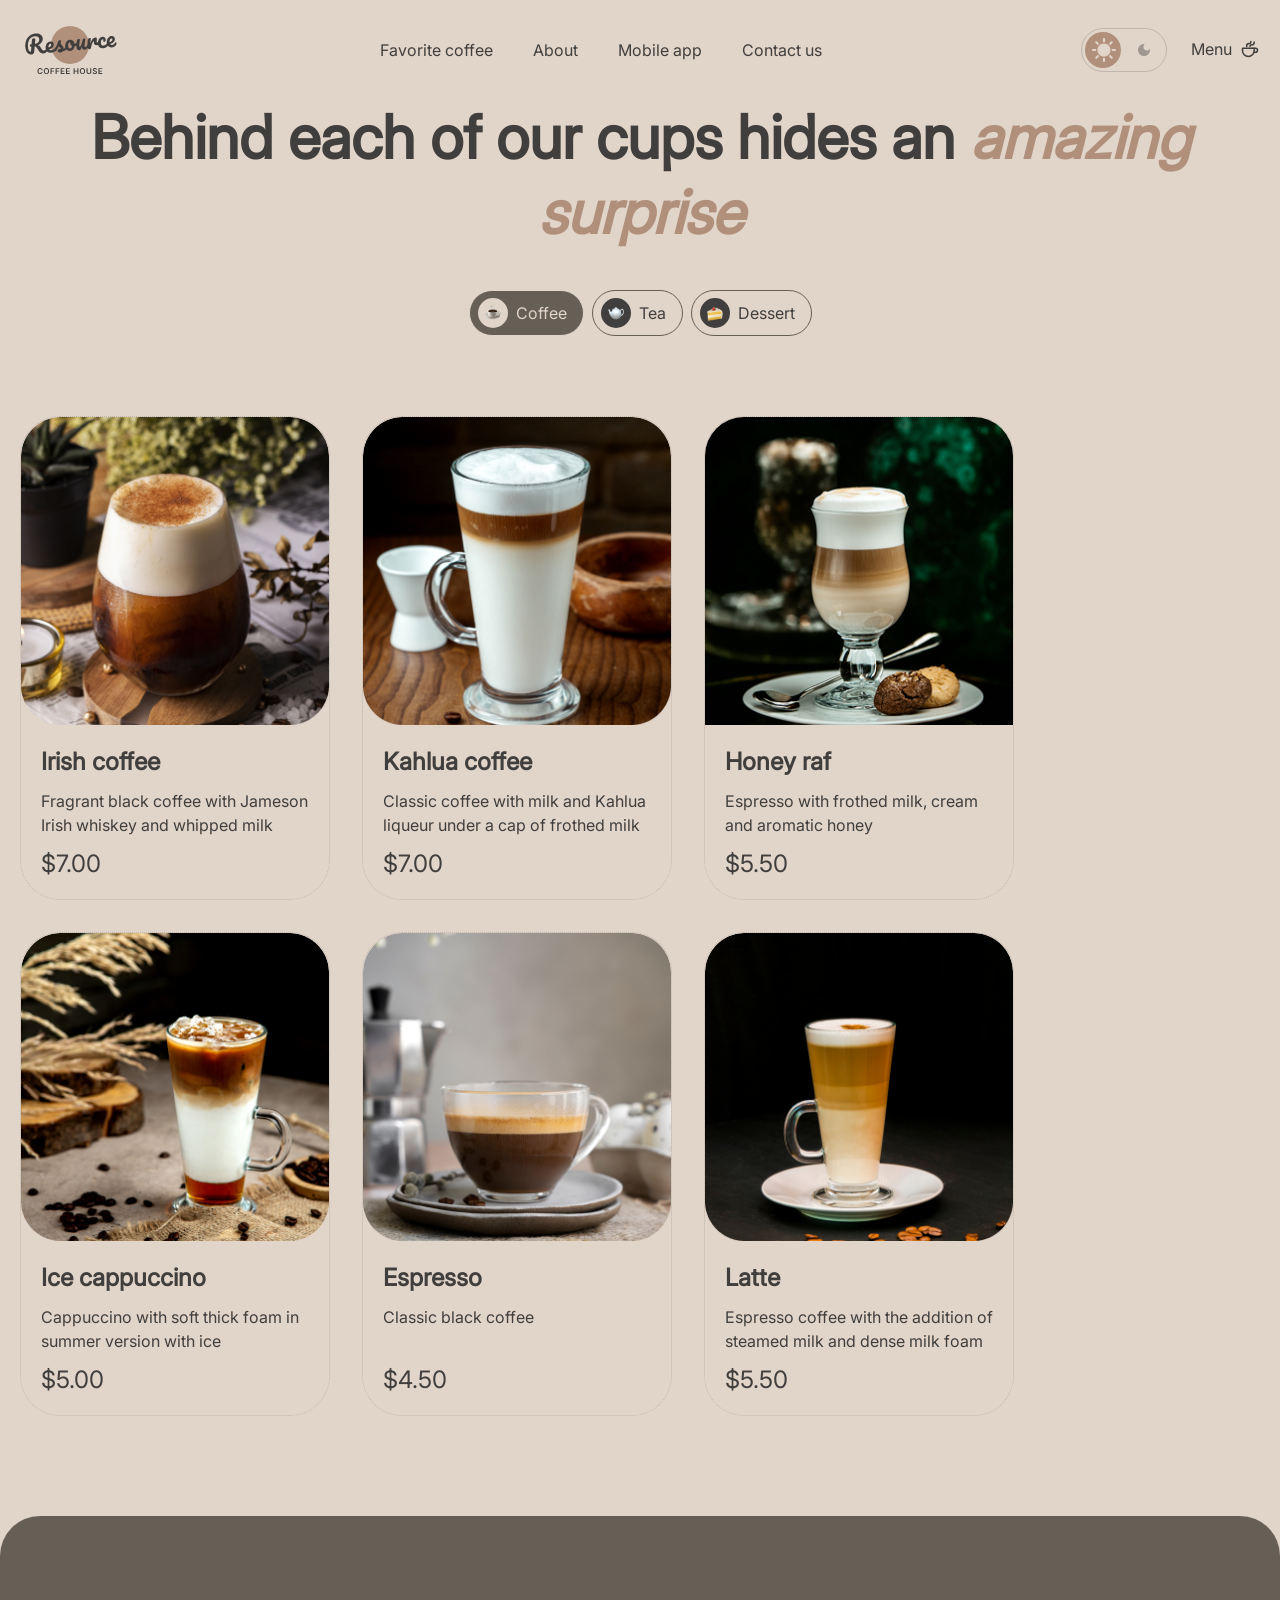
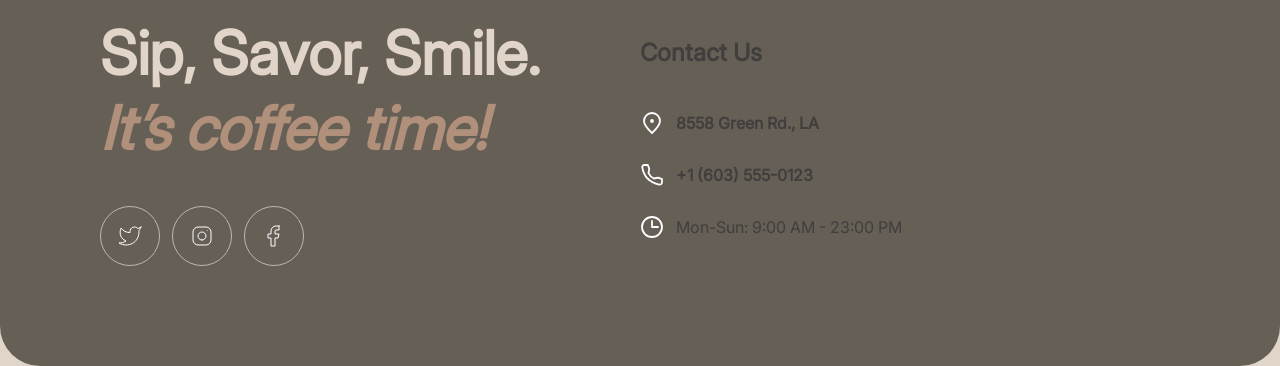
==== commit 81da4d23: "feat: add realise burger menu" ====
--- a/menu.html
+++ b/menu.html
@@ -14,36 +14,49 @@
     <header>
         <div class="wrapper">
 
-            <a href="index.html">
-                <img src="./images//logo.svg" alt="Coffee House logo">
+            <a href="./index.html" class="logo">
+                <img src="./images/logo.svg" alt="Coffee House logo">
             </a>
-            <nav>
+
+            <nav id="nav-menu">
                 <ul>
-                    <li><a href="#hero-coffee">Hero coffee</a></li>
-                    <li><a href="#about">About</a></li>
-                    <li><a href="#mobile-app">Mobile app</a></li>
-                    <li><a href="#contact">Contact us</a></li>
+                    <li><a href="./index.html#hero-coffee">Favorite coffee</a></li>
+                    <li><a href="./index.html#about">About</a></li>
+                    <li><a href="./index.html#mobile-app">Mobile app</a></li>
+                    <li><a href="./index.html#contact">Contact us</a></li>
                 </ul>
+
+                <a href="#" class="nav__menu-btn nav__menu-btn--active">
+                    Menu
+                    <img src="./images/coffee-cup.svg" alt="" aria-hidden="true">
+                </a>
             </nav>
+
             <div class="menu">
                 <div class="theme-toggle" id="theme-toggle">
-
                     <div class="theme-toggle__ball"></div>
-
-                    <button class="theme-toggle__btn" id="btn-light" aria-label="Светлая тема">
-                        <img src="./images/sun.svg" alt="sun" class="theme-toggle__icon theme-toggle__icon--sun">
+                    <button class="theme-toggle__btn" id="btn-light" aria-label="Светлая тема" type="button">
+                        <img src="./images/Sun.svg" alt="" class="theme-toggle__icon theme-toggle__icon--sun">
                     </button>
-
-                    <button class="theme-toggle__btn" id="btn-dark" aria-label="Тёмная тема">
-                        <img src="./images/moon.svg" alt="moon" class="theme-toggle__icon theme-toggle__icon--moon">
+                    <button class="theme-toggle__btn" id="btn-dark" aria-label="Тёмная тема" type="button">
+                        <img src="./images/Moon.svg" alt="" class="theme-toggle__icon theme-toggle__icon--moon">
                     </button>
-
-                </div>
-                <button class="menu__btn" aria-label="Открыть меню">
-                    <span class="menu__btn-text">Menu <img src="./images/coffee-cup.svg" alt="coffee cup"></span>
-                    <span class="menu__btn-icon"></span>
+                </div>
+
+                <button class="menu__btn menu__btn--menu-page" id="burger-btn" type="button" aria-label="Открыть меню"
+                    aria-expanded="false" aria-controls="nav-menu">
+                    <span class="menu__btn-text">
+                        Menu
+                        <img src="./images/coffee-cup.svg" alt="" aria-hidden="true">
+                    </span>
+
+                    <span class="menu__btn-icon" aria-hidden="true">
+                        <span></span>
+                        <span></span>
+                    </span>
                 </button>
             </div>
+
         </div>
     </header>
     <main>
--- a/style.css
+++ b/style.css
@@ -7,7 +7,6 @@
 }
 
 :root {
-    /* Цвета для светлой темы */
     --text-color-primary: #403F3D;
     --text-color-inverse: #E1D4C9;
     --text-color-accent: #B0907A;
@@ -19,7 +18,6 @@
     --border-color-primary: #C1B6AD;
     --border-color-inverse: #665F55;
 
-    /* Типографика (не зависит от темы) */
     --font-heading1: 600 72px/105% "Inter", sans-serif;
     --font-heading-accent: italic 600 72px/105% "Inter", sans-serif;
     --font-heading2: 600 60px/125% "Inter", sans-serif;
@@ -28,7 +26,6 @@
     --font-medium: 400 16px/150% "Inter", sans-serif;
     --font-caption: 600 10px/140% "Inter", sans-serif;
 
-    /* Плавный переход при смене темы */
     --theme-transition: background-color 0.3s ease, color 0.3s ease, border-color 0.3s ease;
 }
 
@@ -128,8 +125,7 @@
   justify-content: space-between;
 }
 
-/* 1. Логотип в тёмной теме */
-[data-theme="dark"] header .wrapper > img {
+[data-theme="dark"] header .logo img {
   filter: invert(1) hue-rotate(180deg);
   transition: filter 0.3s ease;
 }
@@ -156,8 +152,8 @@
   gap: 24px;
   align-items: center;
 }
-
-/* Переключатель-капсула темы */
+  /* THEME TOGGLE*/
+
 .theme-toggle {
   position: relative;
   display: flex;
@@ -172,26 +168,44 @@
   user-select: none;
 }
 
+.theme-toggle__btn {
+  position: relative;
+  z-index: 2;
+
+  display: flex;
+  align-items: center;
+  justify-content: center;
+
+  width: 36px;
+  height: 36px;
+
+  padding: 0;
+  border: none;
+  background: transparent;
+
+  cursor: pointer;
+}
+
 .theme-toggle__btn,
 .theme-toggle__icon {
   pointer-events: none;
-  background: transparent;
-  border: none;
-  display: flex;
-  align-items: center;
-  justify-content: center;
-  z-index: 2;
 }
 
 .theme-toggle__ball {
   position: absolute;
   top: 3px;
   left: 3px;
+
   width: 36px;
   height: 36px;
+
   border-radius: 50%;
   background-color: var(--text-color-accent);
-  transition: transform 0.3s cubic-bezier(0.4, 0, 0.2, 1);
+
+  transition:
+    transform 0.3s cubic-bezier(0.4, 0, 0.2, 1),
+    background-color 0.3s ease;
+
   z-index: 1;
 }
 
@@ -202,36 +216,55 @@
 .theme-toggle__icon {
   width: 24px;
   height: 24px;
+
   opacity: 0.4;
-  transition: opacity 0.3s ease, filter 0.3s ease;
-}
-
-:root:not([data-theme="dark"]) #btn-light .theme-toggle__icon {
+
+  transition:
+    opacity 0.3s ease,
+    filter 0.3s ease;
+}
+
+:root:not([data-theme="dark"])
+  #btn-light
+  .theme-toggle__icon {
   opacity: 1;
 }
 
-[data-theme="dark"] #btn-dark .theme-toggle__icon {
+[data-theme="dark"]
+  #btn-dark
+  .theme-toggle__icon {
   opacity: 1;
   filter: invert(1);
 }
 
-[data-theme="dark"] #btn-light .theme-toggle__icon {
+[data-theme="dark"]
+  #btn-light
+  .theme-toggle__icon {
   opacity: 0.4;
 }
 
-/* 2. Кнопка Menu (Десктоп) */
+   /* DESKTOP MENU BUTTON */
+
 .menu__btn {
   display: inline-flex;
   align-items: center;
-  gap: 8px; 
-  cursor: pointer;
+  justify-content: center;
+  gap: 8px;
+
+  padding: 4px 0;
+
+  color: var(--text-color-primary);
+  font: var(--font-heading3);
+
   background: transparent;
   border: none;
   border-bottom: 2px solid transparent;
-  transition: border-color 0.3s ease, color 0.3s ease; 
-  padding: 4px 0;
-  color: var(--text-color-primary);
-  font: var(--font-heading3);
+
+  cursor: pointer;
+
+  transition:
+    color 0.3s ease,
+    border-color 0.3s ease;
 }
 
 .menu__btn:hover {
@@ -247,59 +280,138 @@
 .menu__btn-text img {
   width: 20px;
   height: 20px;
+
   transition: filter 0.3s ease;
 }
-
+.menu__btn-text,
+.menu__btn-icon,
+.menu__btn-icon span {
+  pointer-events: none;
+}
 [data-theme="dark"] .menu__btn-text img {
   filter: invert(1);
 }
 
+/* Бургер скрыт на desktop */
 .menu__btn-icon {
   display: none;
 }
 
+  /* MOBILE MENU*/
+
+.nav__menu-btn {
+  display: none;
+}
+
 @media (max-width: 850px) {
+  header {
+    position: relative;
+    z-index: 1000;
+  }
+
   header nav {
-    display: none;
+    position: fixed;
+
+    top: 0;
+    left: 0;
+
+    width: 100%;
+    height: 100vh;
+    height: 100dvh;
+
+    display: flex;
+    flex-direction: column;
+    align-items: center;
+    justify-content: center;
+
+    padding: 100px 20px 40px;
+
+    background-color: var(--bg-color-page);
+
+    transform: translateY(-100%);
+    visibility: hidden;
+
+    transition:
+      transform 0.4s ease,
+      visibility 0s linear 0.4s;
+
+    z-index: 999;
+  }
+
+  header nav.nav--active {
+    transform: translateY(0);
+    visibility: visible;
+
+    transition:
+      transform 0.4s ease,
+      visibility 0s;
+  }
+
+  header nav ul {
+    display: flex;
+    flex-direction: column;
+    align-items: center;
+
+    gap: 40px;
+
+    margin: 0;
+    padding: 0;
+  }
+
+  header nav ul li a {
+    font-size: 32px;
+    line-height: 125%;
+    font-weight: 600;
+  }
+  .nav__menu-btn {
+    display: inline-flex;
+
+    align-items: center;
+    gap: 8px;
+
+    margin-top: 60px;
+
+    color: var(--text-color-primary);
+
+    font-size: 32px;
+    line-height: 125%;
+    font-weight: 600;
+
+    text-decoration: none;
+  }
+
+  .nav__menu-btn img {
+    width: 24px;
+    height: 24px;
+
+    transition: filter 0.3s ease;
+  }
+
+  [data-theme="dark"] .nav__menu-btn img {
+    filter: invert(1);
   }
 
   .menu__btn {
+    position: relative;
+    z-index: 1001;
+
     display: flex;
     align-items: center;
     justify-content: center;
+
     width: 44px;
     height: 44px;
+
+    padding: 0;
+
+    border: 1px solid var(--border-color-primary);
     border-radius: 50%;
-    border: 1px solid var(--border-color-primary);
-    padding: 0;
+
     background-color: transparent;
-    transition: background-color 0.3s ease, border-color 0.3s ease;
-  }
-
-  .menu__btn-text {
-    display: none;
-  }
-
-  .menu__btn-icon {
-    display: block;
-    position: relative;
-    width: 18px;
-    height: 2px;
-    background-color: var(--text-color-primary);
-    border-radius: 2px;
-    transition: transform 0.3s ease, background-color 0.3s ease;
-  }
-
-  .menu__btn-icon::before {
-    content: '';
-    position: absolute;
-    left: 0;
-    top: -6px;
-    width: 18px;
-    height: 2px;
-    background-color: var(--text-color-primary);
-    border-radius: 2px;
-    transition: transform 0.3s ease, top 0.3s ease, background-color 0.3s ease;
+
+    transition:
+      background-color 0.3s ease,
+      border-color 0.3s ease;
   }
 
   .menu__btn:hover {
@@ -307,9 +419,61 @@
     border-color: var(--bg-color-container);
   }
 
-  .menu__btn:hover .menu__btn-icon,
-  .menu__btn:hover .menu__btn-icon::before {
+  .menu__btn-text {
+    display: none;
+  }
+
+  .menu__btn-icon {
+    position: relative;
+
+    display: block;
+
+    width: 18px;
+    height: 14px;
+  }
+
+  .menu__btn-icon span {
+    position: absolute;
+    left: 0;
+
+    width: 18px;
+    height: 2px;
+
+    border-radius: 2px;
+
+    background-color: var(--text-color-primary);
+
+    transition:
+      transform 0.3s ease,
+      top 0.3s ease,
+      bottom 0.3s ease,
+      background-color 0.3s ease;
+  }
+
+  .menu__btn-icon span:first-child {
+    top: 2px;
+  }
+
+  .menu__btn-icon span:last-child {
+    bottom: 2px;
+  }
+
+  .menu__btn:hover .menu__btn-icon span {
     background-color: var(--text-color-inverse);
+  }
+
+  .menu__btn--active .menu__btn-icon span:first-child {
+    top: 6px;
+    transform: rotate(45deg);
+  }
+
+  .menu__btn--active .menu__btn-icon span:last-child {
+    top: 6px;
+    bottom: auto;
+    transform: rotate(-45deg);
+  }
+  body.no-scroll {
+    overflow: hidden;
   }
 }
 /* hero-coffee ------------ */
@@ -406,55 +570,18 @@
   }
 }
 /* favorite-coffee ------------ */
-.favorite-coffee {
-  height: 799px;
-  margin: 100px 0 100px 0;
-}
-.favorite-coffee .wrapper {
-  display: flex;
-  flex-direction: column;
-  justify-content: left;
-  gap: 20px;
-}
-.favorite-coffee h2 {
-  font: var(--font-heading2);
-  color: var(--text-color-primary);
+/* Контейнер маскирует вылезающие карточки */
+.slider-container {
+  width: 480px;
+  overflow: hidden;
   margin: 0 auto;
-  text-align: center;
-}
-.favorite-coffee h2 span {
-  font: var(--font-heading2-accent);
-  color: var(--text-color-accent);
-}
-.slider {
+}
+
+/* Трек выстраивает карточки в одну линию и плавно двигается */
+.slider-track {
+  display: flex;
+  transition: transform 0.5s cubic-bezier(0.25, 1, 0.5, 1);
   width: 100%;
-  display: flex;
-  justify-content: space-between;
-  align-items: center;
-}
-.slider__btn {
-  width: 60px;
-  height: 60px;
-  border: 1px solid var(--border-color-inverse);
-  border-radius: 100px;
-  cursor: pointer;
-}
-.slider__btn img {
-  width: 24px;
-  height: 24px;
-  margin: 0 auto;
-}
-.slider__btn:hover {
- background-color: var(--bg-color-container);
-}
-.slider__btn:hover img {
-  filter: invert(1);
-}
-[data-theme="dark"] .slider__btn img {
-  filter: invert(1);
-}
-.slider__btn--prev {
-  transform: rotate(180deg);
 }
 
 .slider-card {
@@ -463,76 +590,23 @@
   justify-content: center;
   align-items: center;
   gap: 32px;
+  min-width: 480px; /* Фиксируем ширину карточки под размер контейнера */
   max-width: 480px;
+  box-sizing: border-box;
+  flex-shrink: 0;   /* Запрещаем сжатие карточек */
   border-radius: 40px;
 }
-.slider-card__img {
-  width: 400px;
-  height: 400px;
-  margin: 0 auto;
-}
-.slider-card__img img {
-  width: 100%;
-  height: 100%;
-  object-fit: cover;
-  border-radius: 40px;
-}
-.slider-card__title {
-  font-weight: 600;
-  font-size: 24px;
-  line-height: 125%;
-  color: var(--text-color-primary);
-  margin: 0 auto;
-}
-.slider-card__text {
-  font: var(--font-heading3);
-  color: var(--text-color-primary);
-  margin: 0 auto;
-  text-align: center;
-}
-.slider-card__price {
-   font-weight: 600;
-  font-size: 24px;
-  line-height: 125%;
-  color: var(--text-color-primary);
-  margin: 0 auto;
-}
-.slider-dots {
-  display: flex;
-  justify-content: center;
-  margin-top: 20px;
-  gap: 12px;
-}
-.slider-dots__dot {
-  width: 40px;
-  height: 4px;
-  background-color: var(--border-color-primary);
-  margin: 0 5px;
-  cursor: pointer;
-}
-.slider-dots__dot--active {
-  background-color: var(--border-color-inverse);
-  cursor: default;
-}
+
+/* Изменения для адаптивности */
 @media (max-width: 700px) {
-  .favorite-coffee .wrapper {
-    padding: 0 13px;
-  }
-  .favorite-coffee h2,
-  .favorite-coffee h2 span {
-    font-size: 32px;
-    line-height: 125%;
-  }
+  .slider-container {
+    width: 100%;
+    max-width: 348px;
+  }
+
   .slider-card {
-    margin: 0 auto;
-    gap: 16px;
-  }
-  .slider-card__img {
-    width: 348px;
-    height: 348px;
-  }
-  .slider__btn {
-    display: none;
+    min-width: 100%;
+    max-width: 348px;
   }
 }
 /* about ------------ */
@@ -716,6 +790,10 @@
   width: 32px;
   height: 32px;
 }
+.mobile-app__btn:hover {
+  background-color: var(--bg-color-primary);
+  color: var(--text-color-secondary);
+}
 .mobile-app__img {
   max-width: 630px;
   height: 630px;
@@ -986,6 +1064,8 @@
 .menu-list__item:hover {
   background-color: var(--bg-color-page);
   transform: scale(1.01);
+  box-shadow: 0px 4px 4px rgba(0, 0, 0, 0.25);
+  cursor: pointer;
 }
 
 .menu-list__item-img {
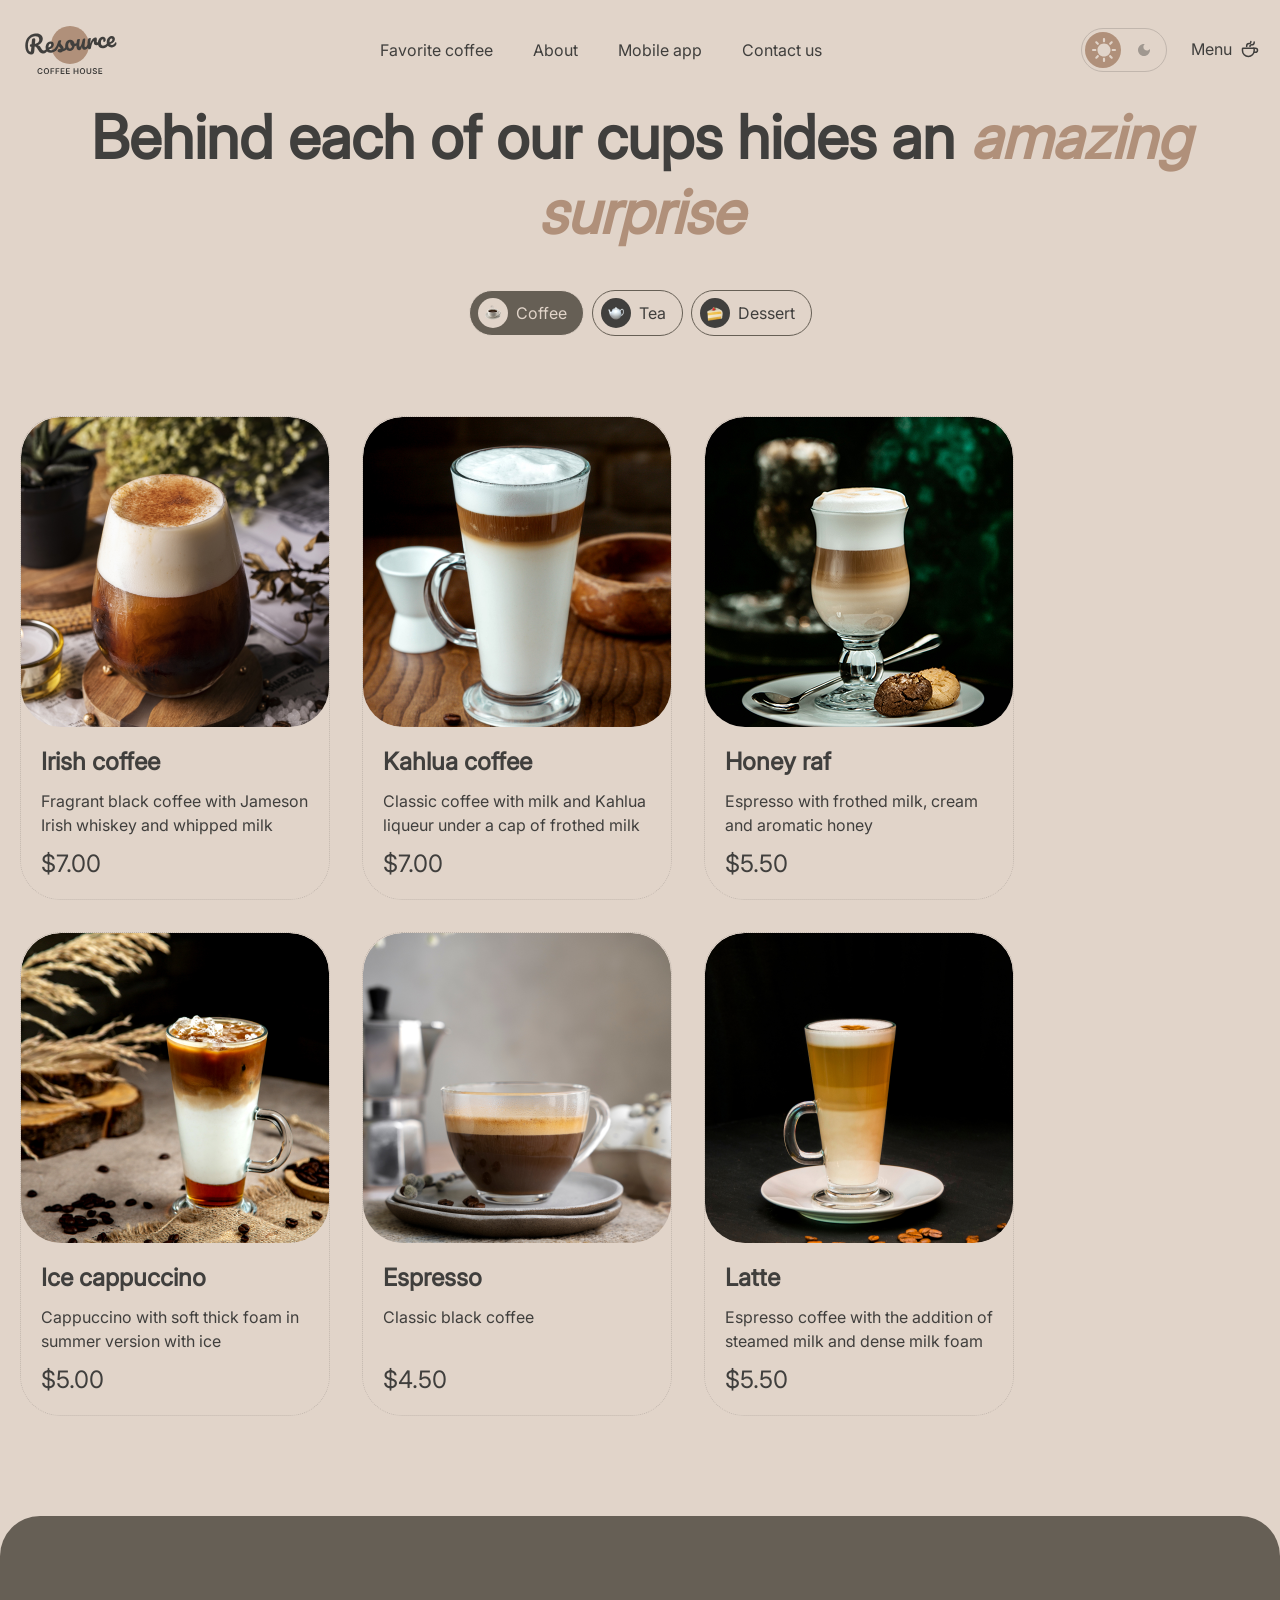
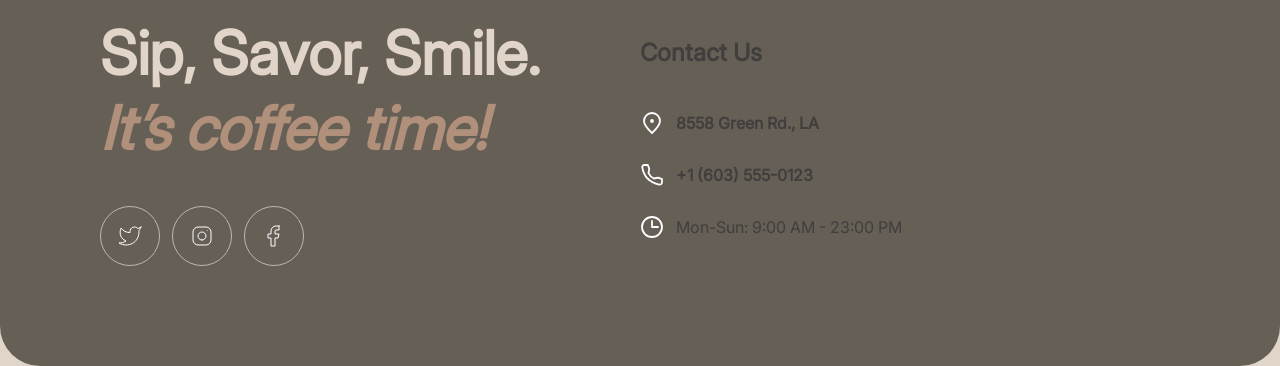
==== commit fe80636c: "feat: add product selection" ====
--- a/menu.html
+++ b/menu.html
@@ -87,8 +87,8 @@
                         </button>
                     </div>
                 </div>
-                <div class="menu-list">
-                    <div class="menu-list__item">
+                <div class="menu-list" id="menu-list">
+                    <!-- <div class="menu-list__item">
                         <div class="menu-list__item-img">
                             <img src="./images/irish.png" alt="coffee">
                         </div>
@@ -172,7 +172,7 @@
                             <p class="menu-list__item-text">Fragrant black coffee with cognac and whipped cream</p>
                             <p class="menu-list__item-price">$6.50</p>
                         </div>
-                    </div>
+                    </div> -->
                 </div>
             </div>
         </section>
--- a/style.css
+++ b/style.css
@@ -570,17 +570,66 @@
   }
 }
 /* favorite-coffee ------------ */
-/* Контейнер маскирует вылезающие карточки */
+.favorite-coffee {
+  max-height: 799px;
+  margin: 100px 0 100px 0;
+}
+.favorite-coffee .wrapper {
+  display: flex;
+  flex-direction: column;
+  justify-content: left;
+  gap: 20px;
+}
+.favorite-coffee h2 {
+  font: var(--font-heading2);
+  color: var(--text-color-primary);
+  margin: 0 auto;
+  text-align: center;
+}
+.favorite-coffee h2 span {
+  font: var(--font-heading2-accent);
+  color: var(--text-color-accent);
+}
+.slider {
+  width: 100%;
+  display: flex;
+  justify-content: space-between;
+  align-items: center;
+}
+.slider__btn {
+  width: 60px;
+  height: 60px;
+  border: 1px solid var(--border-color-inverse);
+  border-radius: 100px;
+  cursor: pointer;
+}
+.slider__btn img {
+  width: 24px;
+  height: 24px;
+  margin: 0 auto;
+}
+.slider__btn:hover {
+ background-color: var(--bg-color-container);
+}
+.slider__btn:hover img {
+  filter: invert(1);
+}
+[data-theme="dark"] .slider__btn img {
+  filter: invert(1);
+}
+.slider__btn--prev {
+  transform: rotate(180deg);
+}
 .slider-container {
-  width: 480px;
+  width: 100%;
+  max-width: 480px;
   overflow: hidden;
   margin: 0 auto;
 }
 
-/* Трек выстраивает карточки в одну линию и плавно двигается */
 .slider-track {
   display: flex;
-  transition: transform 0.5s cubic-bezier(0.25, 1, 0.5, 1);
+  transition: transform 1s cubic-bezier(0.25, 1, 0.5, 1);
   width: 100%;
 }
 
@@ -590,15 +639,68 @@
   justify-content: center;
   align-items: center;
   gap: 32px;
-  min-width: 480px; /* Фиксируем ширину карточки под размер контейнера */
-  max-width: 480px;
+  width: 100%;
+  min-width: 100%;
   box-sizing: border-box;
-  flex-shrink: 0;   /* Запрещаем сжатие карточек */
-  border-radius: 40px;
-}
-
-/* Изменения для адаптивности */
+  flex-shrink: 0;
+}
+.slider-dots {
+  display: flex;
+  justify-content: center;
+  gap: 12px;
+  margin-top: 40px;
+}
+
+.slider-dots__dot {
+  width: 40px;
+  height: 4px;
+  padding: 0;
+  border: none;
+  background-color: var(--border-color-primary, #c1b6ad);
+  border-radius: 100px;
+  cursor: pointer;
+  overflow: hidden;
+}
+
+.slider-dots__line {
+  display: block;
+  height: 100%;
+  width: 0;
+  background-color: var(--text-color-primary, #403f3d);
+  border-radius: 100px;
+  transition: width 0.3s ease;
+}
+
+.slider-dots__dot--active .slider-dots__line {
+  width: 100%;
+  animation: progress 0.1s linear forwards;
+}
+
+.favorite-coffee:hover .slider-dots__dot--active .slider-dots__line {
+  animation: progress 0.5s linear forwards;
+}
+
+@keyframes progress {
+  from {
+    width: 0;
+  }
+  to {
+    width: 100%;
+  }
+}
+
 @media (max-width: 700px) {
+  .favorite-coffee {
+  margin: 40px 0 40px 0;
+}
+   .favorite-coffee .wrapper {
+    padding: 0 13px;
+  }
+  .favorite-coffee h2,
+  .favorite-coffee h2 span {
+    font-size: 32px;
+    line-height: 125%;
+  }
   .slider-container {
     width: 100%;
     max-width: 348px;
@@ -607,7 +709,14 @@
   .slider-card {
     min-width: 100%;
     max-width: 348px;
-  }
+        margin: 0 auto;
+    gap: 16px;
+  }
+}
+@media (max-width: 520px) {
+.slider__btn {
+  display: none;
+}
 }
 /* about ------------ */
 .about {
@@ -1043,6 +1152,10 @@
 .offer-tab--active .offer-tab__text {
   color: var(--text-color-inverse);
 }
+[data-theme="dark"]
+.offer-tab--active .offer-tab__text {
+  color: var(--text-color-primary);
+}
 
 .menu-list {
   width: 100%;
@@ -1073,8 +1186,14 @@
   height: 310px;
   object-fit: cover;
   border-radius: 40px;
-}
-
+  overflow: hidden;
+}
+.menu-list__item-img img {
+  width: 100%;
+  height: 100%;
+  object-fit: cover;
+  display: block;
+}
 .menu-list__item-info {
   display: flex;
   flex-direction: column;
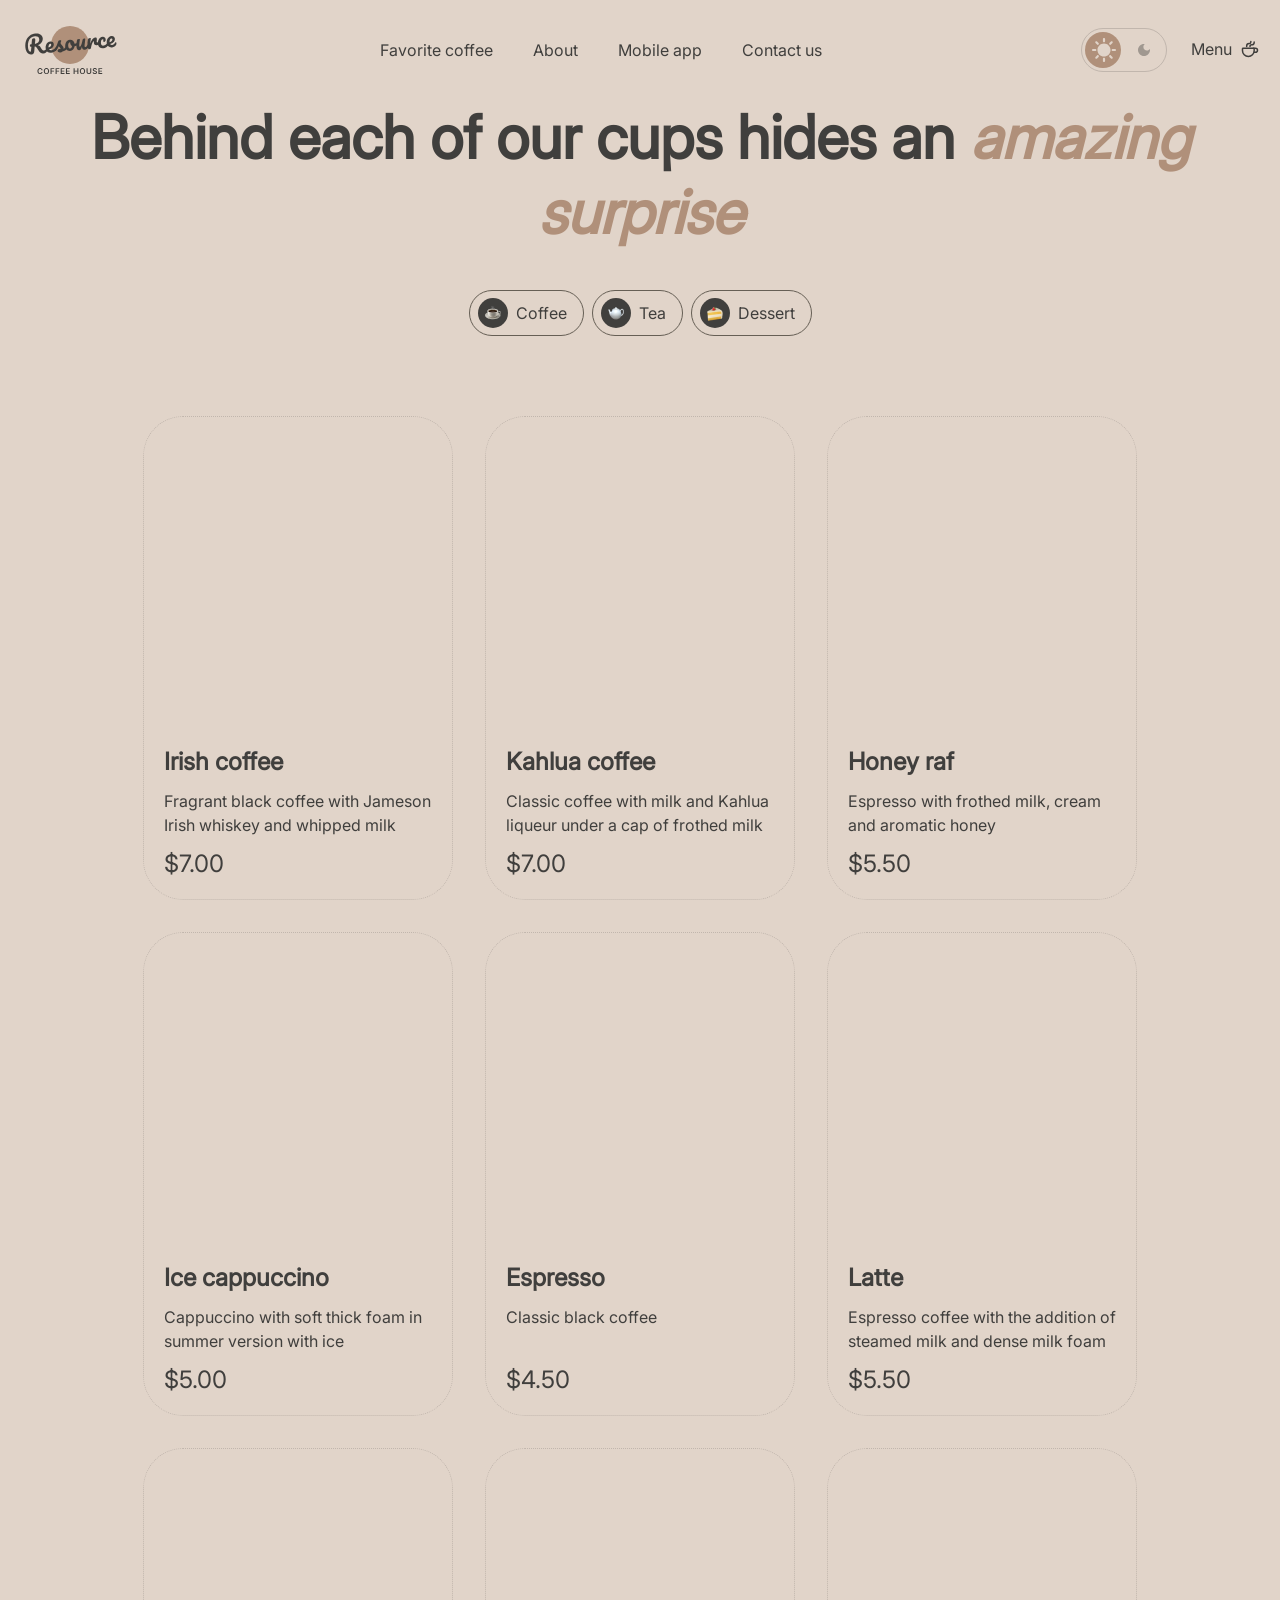
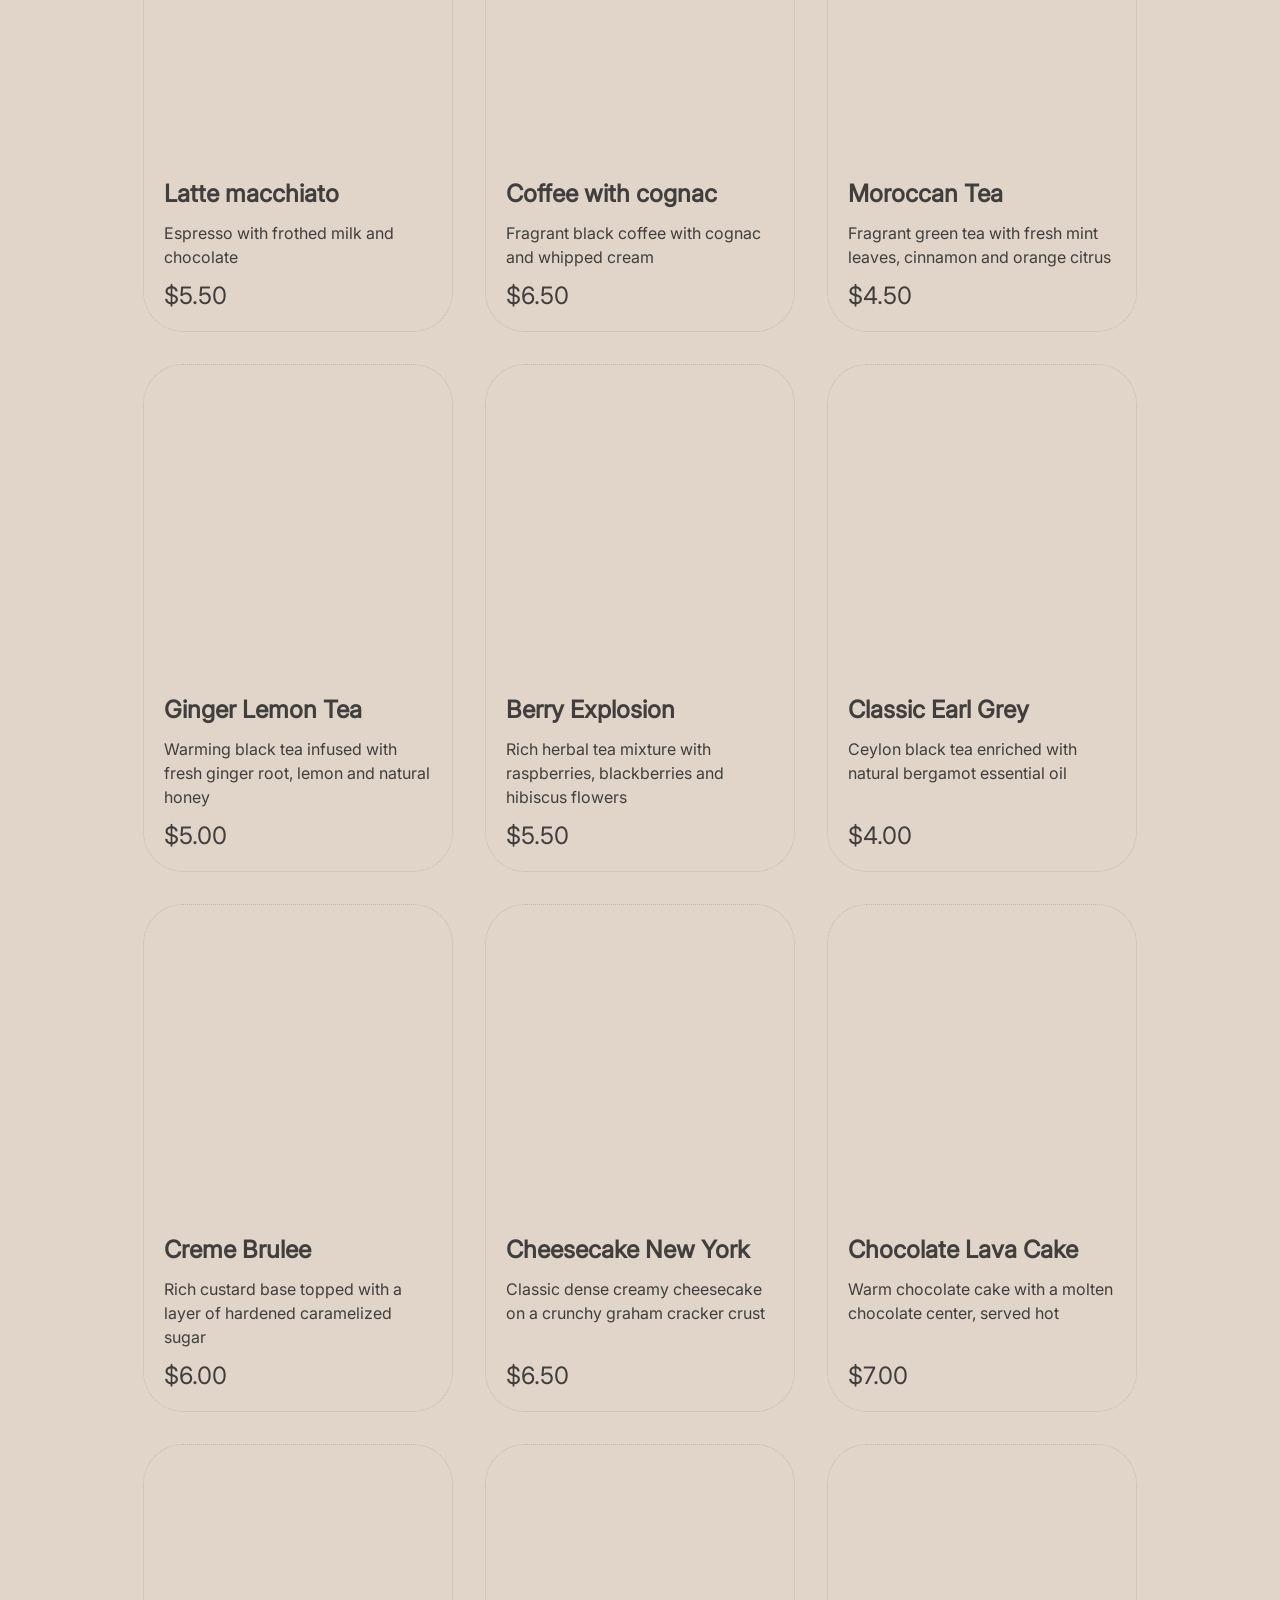
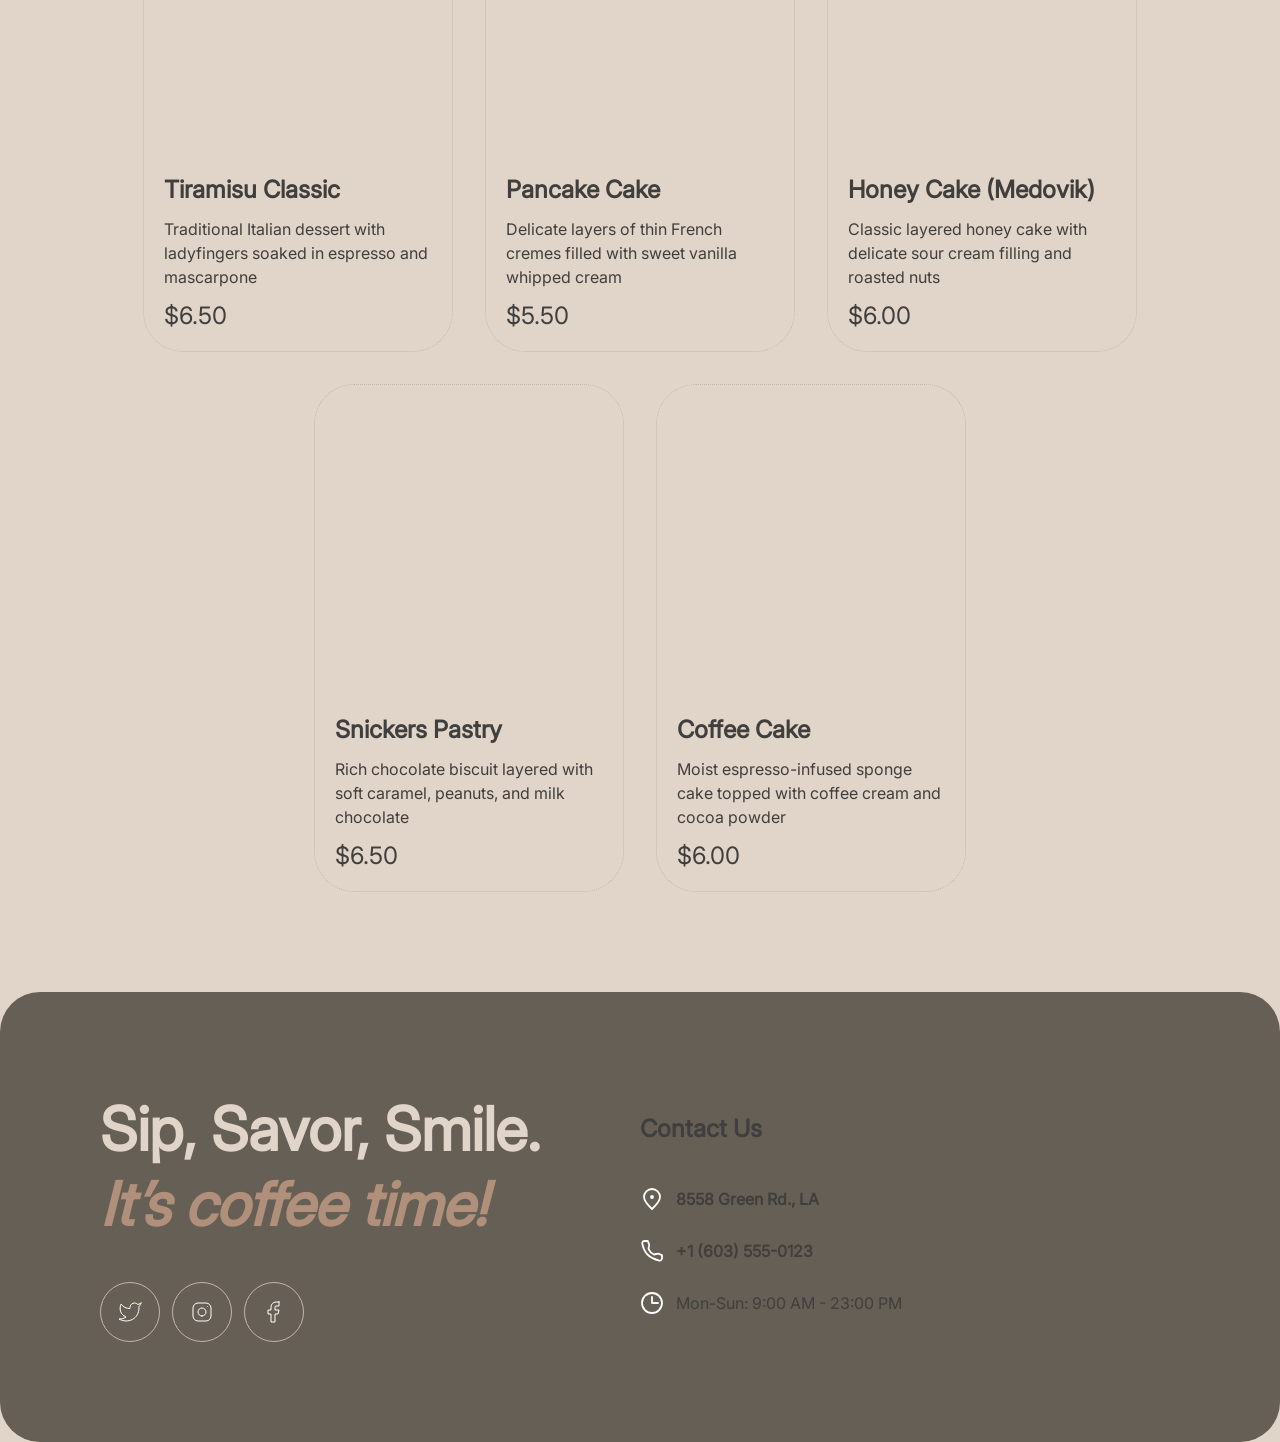
==== commit c3c3e245: "feat: add poginantion for selection products" ====
--- a/menu.html
+++ b/menu.html
@@ -65,7 +65,7 @@
                 <div class="offer">
                     <h1>Behind each of our cups hides an <span>amazing surprise</span></h1>
                     <div class="offer-tabs">
-                        <button class="offer-tab offer-tab--active" data-tab="coffee">
+                        <button class="offer-tab" data-tab="coffee">
                             <span class="offer-tab__icon">
                                 <img src="./images/menu-coffee.png" alt="Coffee Icon">
                             </span>
@@ -174,6 +174,11 @@
                         </div>
                     </div> -->
                 </div>
+                <button class="menu-more-btn" id="load-more-btn" type="button">
+                    <span class="menu-more-btn__icon">
+                        <img src="./images/arrow-right.svg" alt="Refresh icon">
+                    </span>
+                </button>
             </div>
         </section>
     </main>
--- a/style.css
+++ b/style.css
@@ -1162,6 +1162,7 @@
 display: flex;
   flex-wrap: wrap;
   gap: 40px;
+  justify-content: center;
 }
 
 .menu-list__item {
@@ -1214,6 +1215,60 @@
   line-height: 125%;
   color: var(--text-color-primary);
 }
+/* Стили для кнопки "Load More" */
+.menu-more-btn {
+  display: none; /* По умолчанию скрыта на десктопах */
+  margin: 0 auto;
+  width: 40px;
+  height: 40px;
+  border-radius: 50%;
+  border: 1px solid var(--border-color-primary, #c1b6ad);
+  background-color: transparent;
+  cursor: pointer;
+  align-items: center;
+  justify-content: center;
+  transition: background-color 0.3s ease, border-color 0.3s ease;
+}
+
+.menu-more-btn:hover {
+  background-color: var(--bg-color-container, #665f55);
+  border-color: var(--bg-color-container, #665f55);
+}
+
+.menu-more-btn__icon {
+  display: flex;
+  align-items: center;
+  justify-content: center;
+  width: 24px;
+  height: 24px;
+  rotate: calc(90deg);
+}
+[data-theme="dark"]
+.menu-more-btn__icon {
+  filter: invert(1) hue-rotate(180deg);
+  transition: filter 0.3s ease;
+}
+
+
+@media (max-width: 768px) {
+  .menu-list {
+    gap: 40px;
+    justify-content: center;
+  }
+
+  .menu-list__item {
+    flex: 0 0 100%;
+    max-width: 310px;
+  }
+
+  .menu-list__item--hidden {
+    display: none !important;
+  }
+
+  .menu-more-btn--visible {
+    display: flex;
+  }
+}
 @media (max-width: 1400px) {
   .menu-list {
     gap: 32px;
@@ -1224,9 +1279,9 @@
     max-width: 310px;
   }
 
-  .menu-list__item:nth-child(n+7) {
+  /* .menu-list__item:nth-child(n+7) {
     display: none;
-  }
+  } */
 }
 
 @media (max-width: 1100px) {
@@ -1239,9 +1294,9 @@
     max-width: 310px;
   }
 
-  .menu-list__item:nth-child(n+5) {
+  /* .menu-list__item:nth-child(n+5) {
     display: none;
-  }
+  } */
 }
 
 @media (max-width: 720px) {
@@ -1251,7 +1306,7 @@
     max-width: 310px;
   }
 
-  .menu-list__item:nth-child(n+3) {
+  /* .menu-list__item:nth-child(n+3) {
     display: none;
-  }
+  } */
 }
